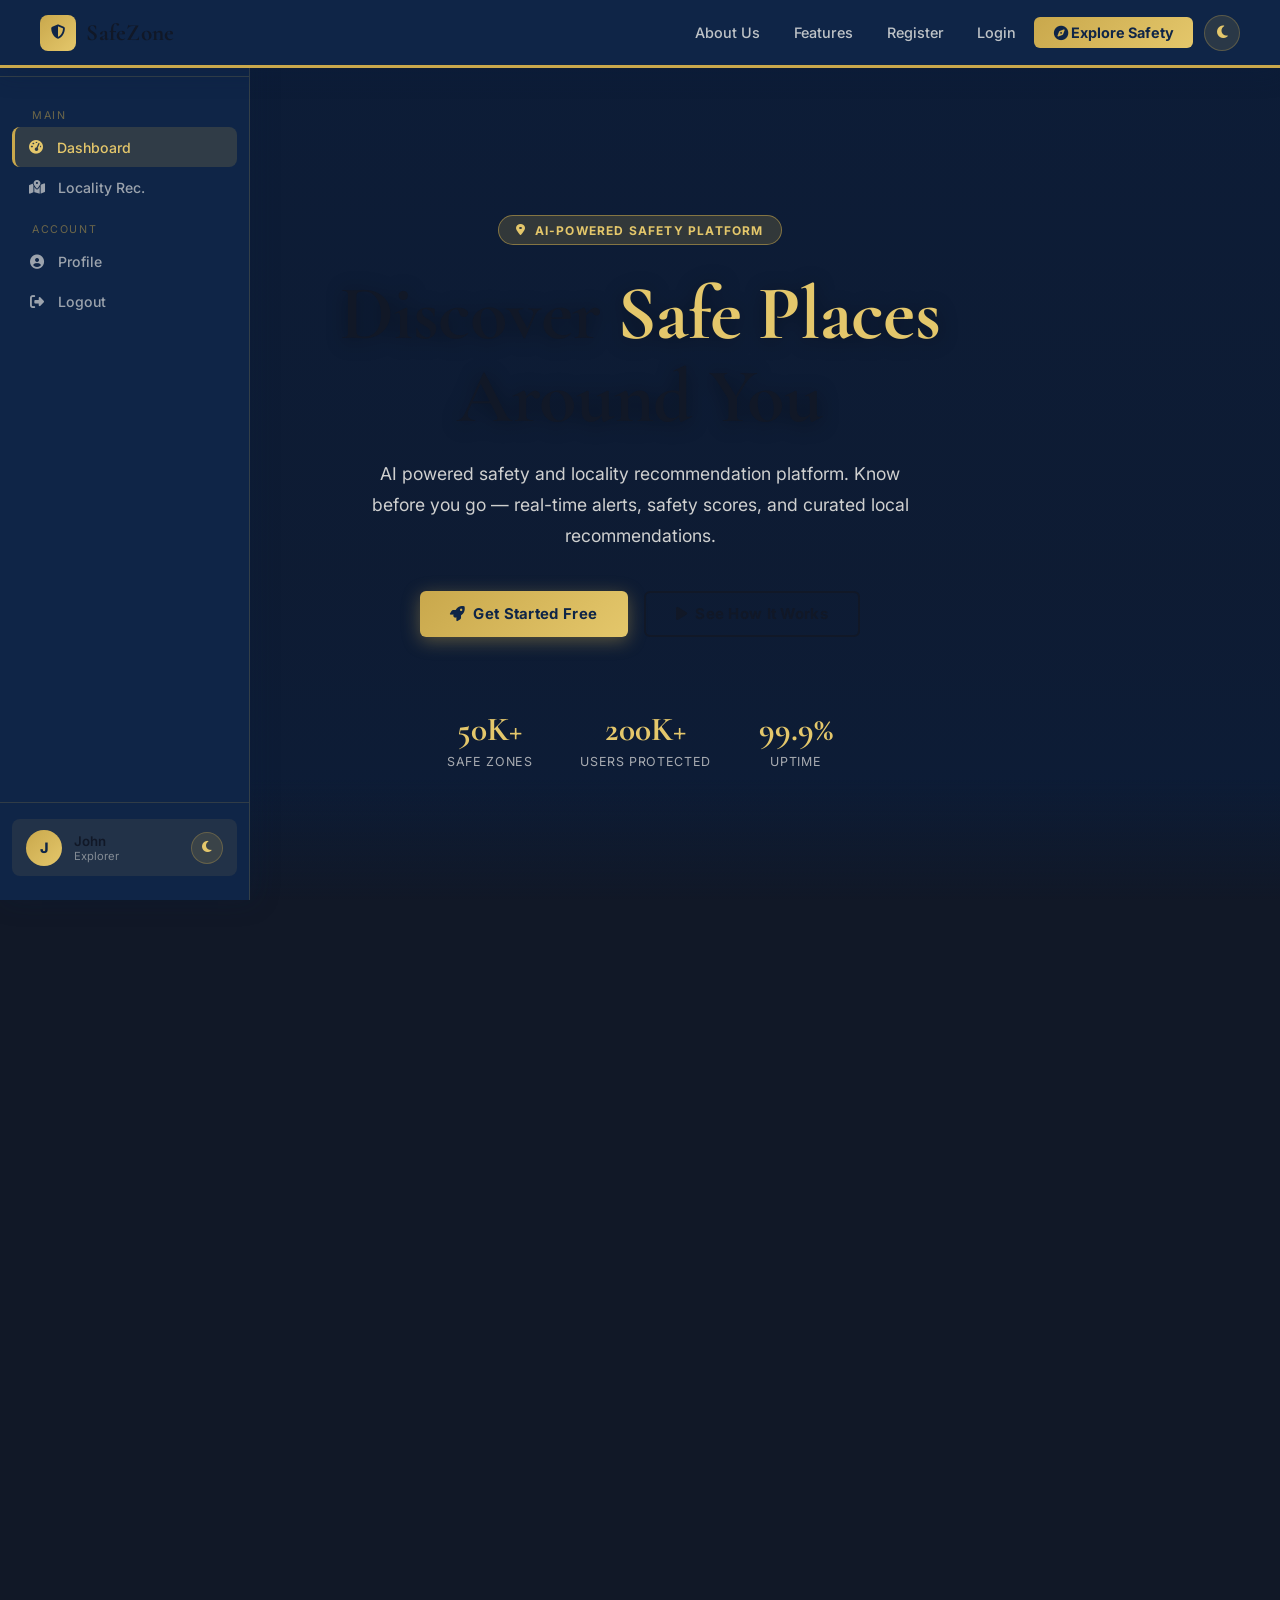
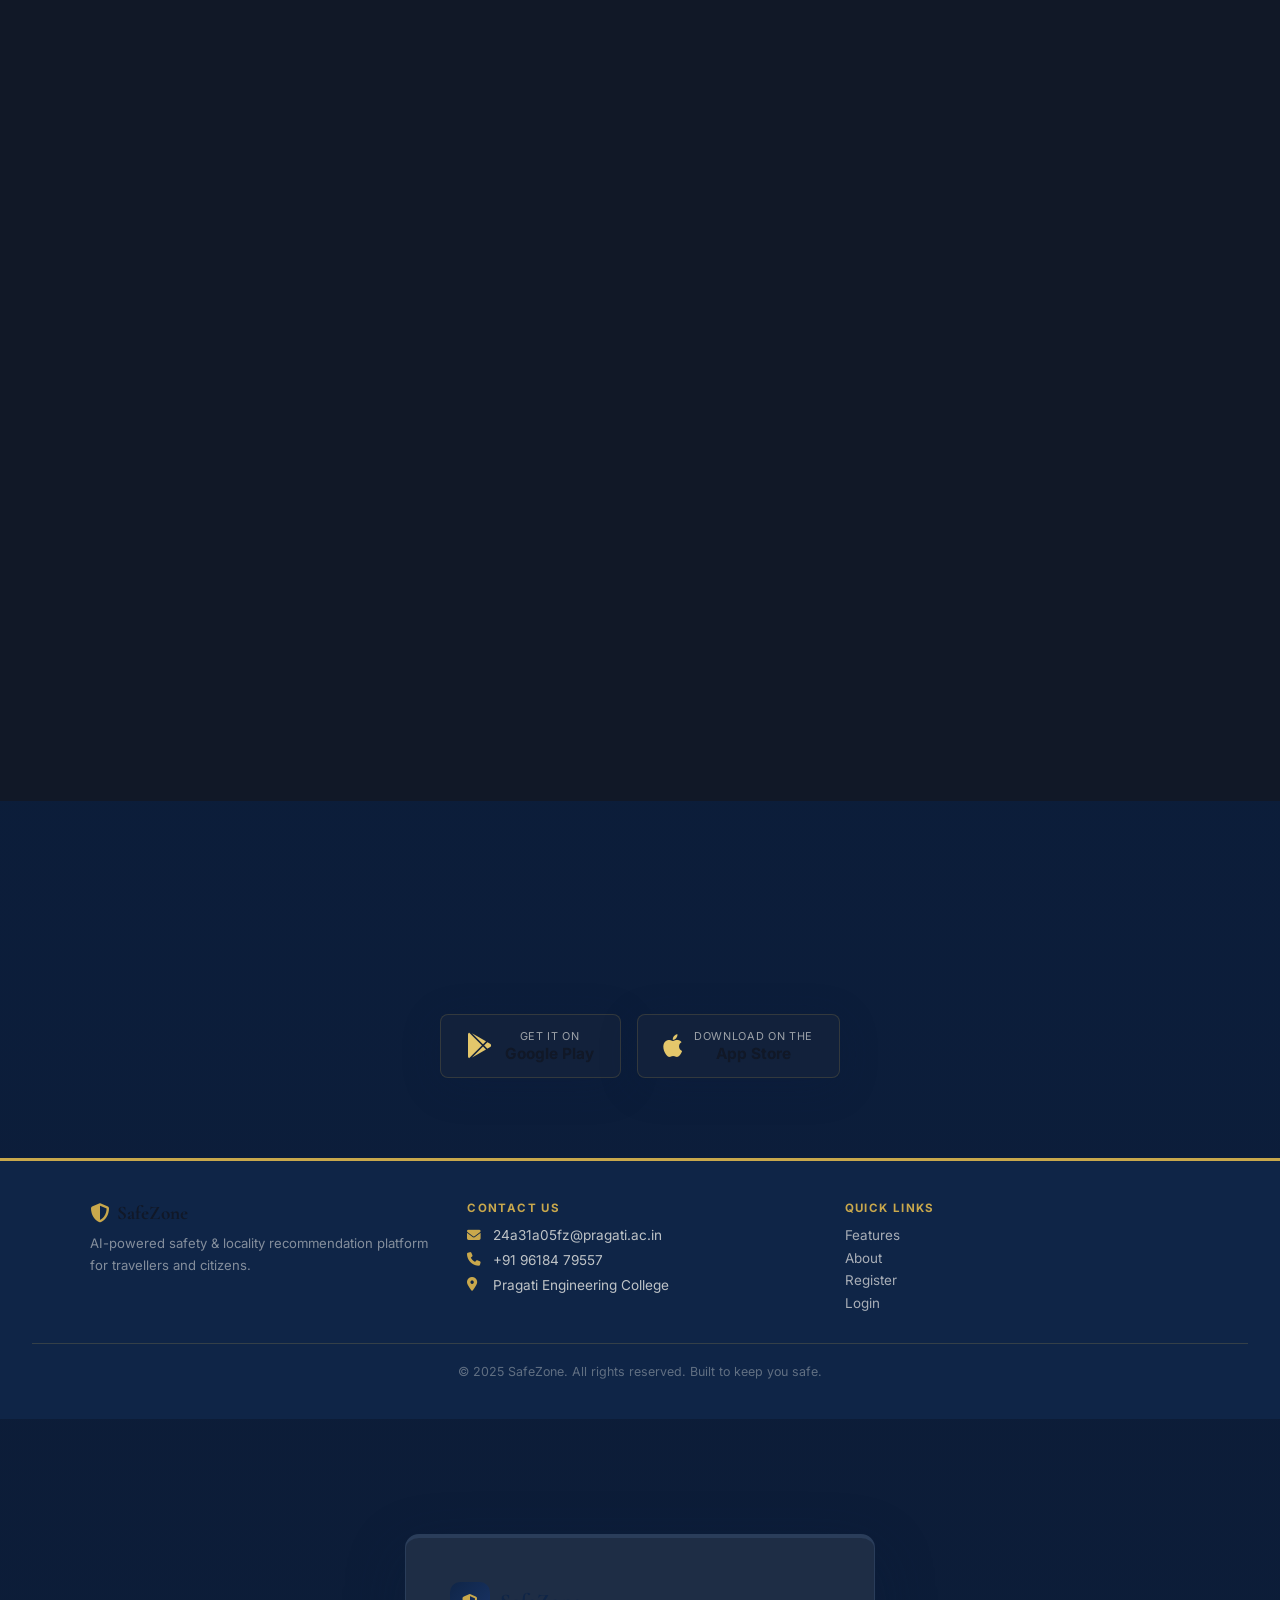
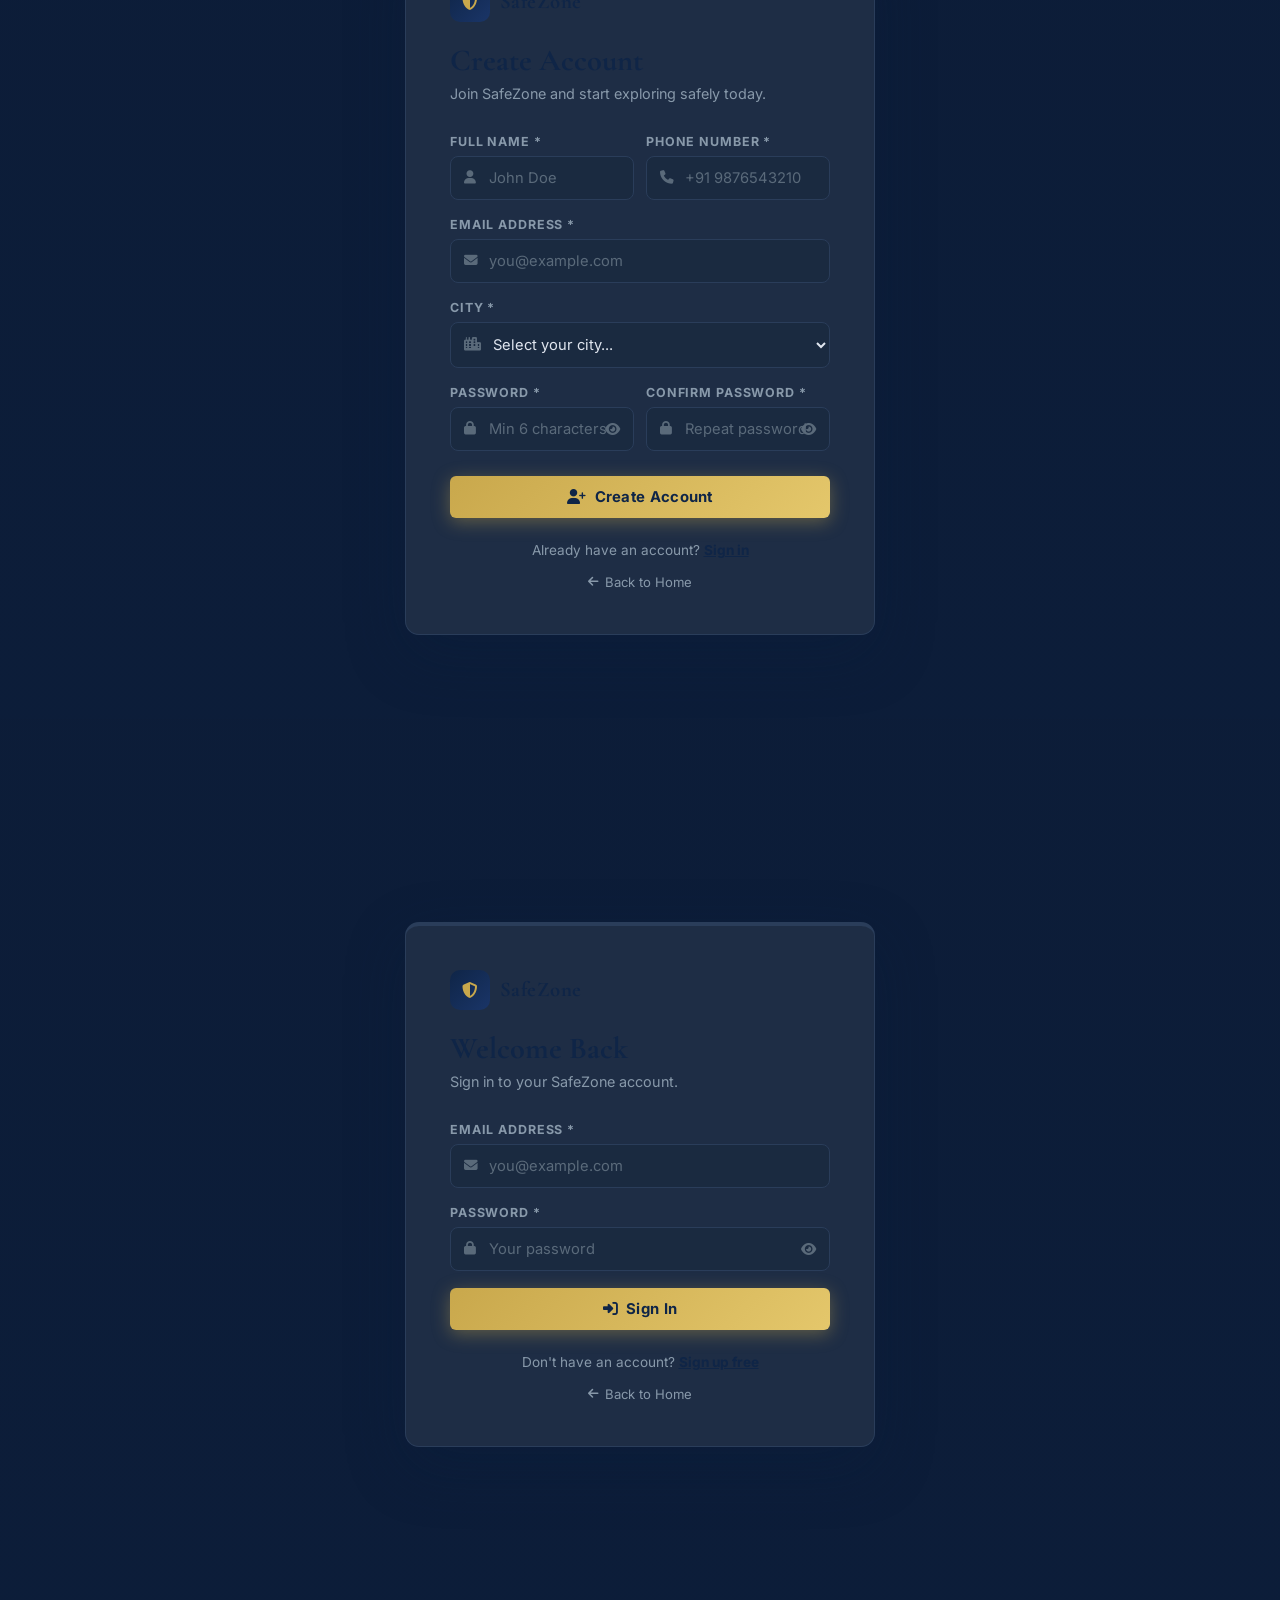
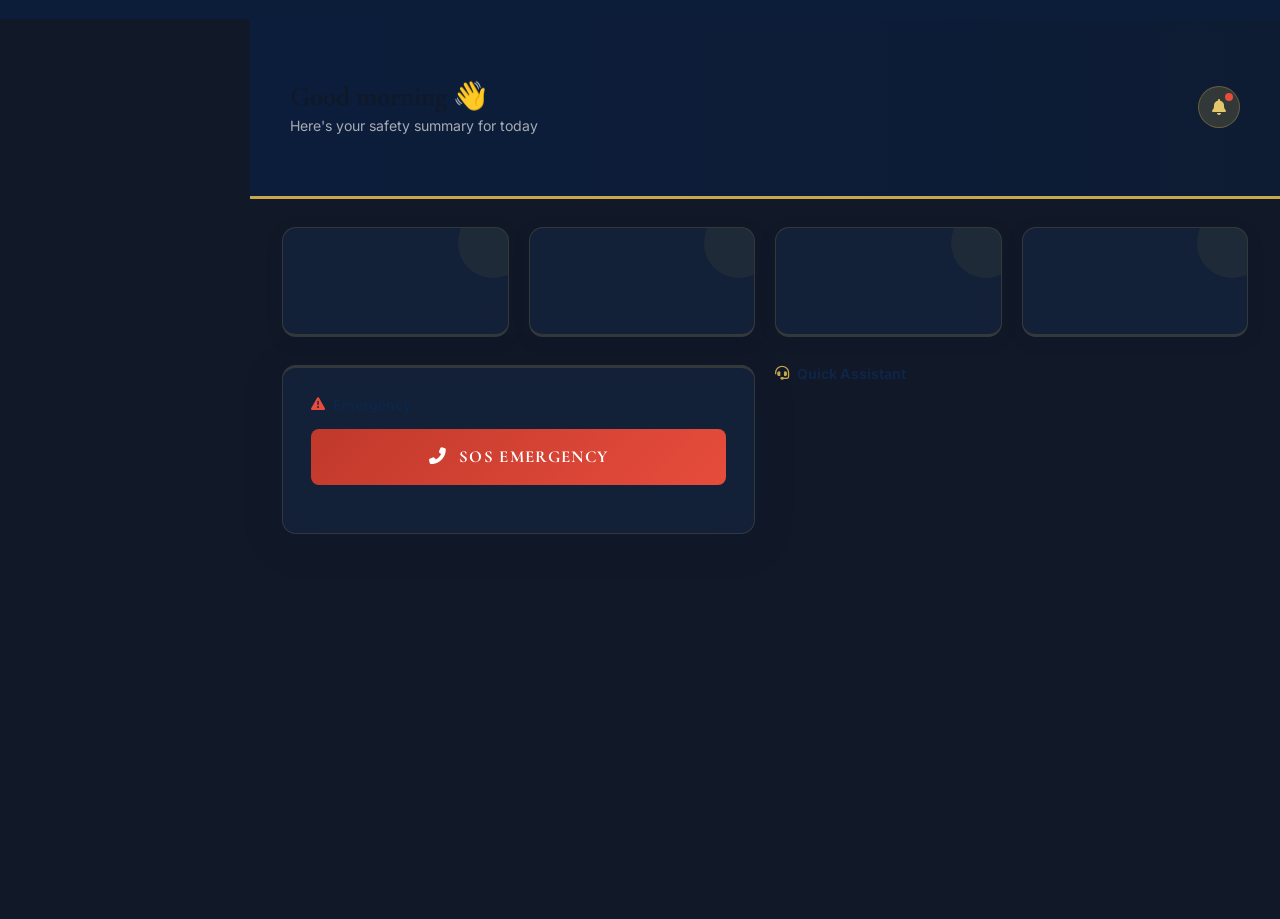
==== index.html @ 9042dc24 "Initial commit: SafeZone — AI-powered safety and locality recommendation platform" ====
<!DOCTYPE html>
<html lang="en" data-theme="dark">

<head>
  <meta charset="UTF-8">
  <meta name="viewport" content="width=device-width, initial-scale=1.0">
  <title>SafeZone — Discover Safe Places Around You</title>
  <meta name="description" content="AI-powered safety and locality recommendation platform. Know before you go — real-time alerts, safety scores, and curated local recommendations.">

  <!-- Fonts -->
  <link href="https://fonts.googleapis.com/css2?family=Cormorant+Garamond:ital,wght@0,400;0,500;0,600;0,700;1,400;1,600&family=Inter:wght@300;400;500;600;700&display=swap" rel="stylesheet">
  <!-- Icons -->
  <link rel="stylesheet" href="https://cdnjs.cloudflare.com/ajax/libs/font-awesome/6.5.0/css/all.min.css">
  <!-- Styles -->
  <link rel="stylesheet" href="css/style.css">
  <!-- SPA Router (loads before body) -->
  <script src="navigation.js"></script>
</head>

<body>
  <div class="bg-wrap"></div>

  <!-- App Shell — partials injected here by loader -->
  <div id="app-shell"></div>

  <!-- Main App Logic -->
  <script src="js/main.js"></script>

  <!-- Partial Loader: fetch & inject all HTML sections -->
  <script>
    (function loadPartials() {
      const partials = [
        'html/navbar.html',
        'html/landing.html',
        'html/register.html',
        'html/login.html',
        'html/dashboard.html',
        'html/modals.html',
      ];

      const shell = document.getElementById('app-shell');

      Promise.all(
        partials.map(src =>
          fetch(src)
            .then(r => {
              if (!r.ok) throw new Error('Failed to load: ' + src);
              return r.text();
            })
        )
      ).then(htmlParts => {
        shell.innerHTML = htmlParts.join('\n');
        // Trigger app init after all partials are in the DOM
        if (typeof initApp === 'function') initApp();
      }).catch(err => {
        console.error('Partial load error:', err);
        // Fallback: show error message in shell
        shell.innerHTML = '<div style="padding:2rem;text-align:center;color:red">Error loading app sections. Please use a local server (Live Server / Netlify).</div>';
      });
    })();
  </script>
</body>

</html>
---- css/style.css ----
﻿    /* ═══════════════════════════════════════════════════
   CLASSIC PROFESSIONAL THEME — SafeZone
   Palette: Deep Navy · Ivory · Gold · Crimson
═══════════════════════════════════════════════════ */
    @import url('https://fonts.googleapis.com/css2?family=Cormorant+Garamond:ital,wght@0,400;0,500;0,600;0,700;1,400;1,600&family=Inter:wght@300;400;500;600;700&display=swap');

    :root {
      --navy: #0b1e3d;
      --navy-mid: #122850;
      --navy-light: #1a3568;
      --gold: #c9a84c;
      --gold-light: #e4c76b;
      --gold-pale: #f5e6b8;
      --ivory: #faf8f2;
      --ivory-dark: #f0ece0;
      --cream: #fffdf7;
      --crimson: #c0392b;
      --crimson-lt: #e74c3c;
      --forest: #1e6b45;
      --forest-lt: #27ae60;
      --amber: #d35400;
      --text-dark: #0d1b2e;
      --text-body: #2c3e50;
      --text-muted: #6b7a8d;
      --text-dim: #9aa5b4;
      --white: #ffffff;
      --card-bg: rgba(255, 255, 255, 0.92);
      --card-border: rgba(201, 168, 76, 0.25);
      --card-shadow: 0 8px 40px rgba(11, 30, 61, 0.18);
      --radius: 14px;
      --radius-sm: 8px;
      --sidebar-w: 250px;
      --accent: var(--gold);
      --danger: var(--crimson-lt);
      --success: var(--forest-lt);
      --warning: #f39c12;
      /* compat aliases for existing JS-injected classes */
      --glass: rgba(255, 255, 255, 0.88);
      --glass-border: rgba(201, 168, 76, 0.22);
      --glass-hover: rgba(255, 255, 255, 0.96);
      --text: var(--text-dark);
      --text-dim: #9aa5b4;
      --surface: rgba(255, 255, 255, 0.6);
      --surface2: rgba(255, 255, 255, 0.8);
      --shadow: var(--card-shadow);
      --shadow-sm: 0 4px 16px rgba(11, 30, 61, 0.12);
    }

    /* ── DARK MODE ──────────────────────────────────── */
    [data-theme="dark"] {
      --navy: #0f2547;
      --ivory: #111827;
      --ivory-dark: #1a2333;
      --cream: #1a2333;
      --white: #1e2d45;
      --card-bg: rgba(20, 35, 60, 0.95);
      --card-border: rgba(201, 168, 76, 0.2);
      --text-dark: #e8eaf0;
      --text-body: #c5cdd8;
      --text-muted: #8899aa;
      --text-dim: #5a6a7a;
      --glass: rgba(20, 35, 60, 0.88);
      --glass-border: rgba(201, 168, 76, 0.18);
      --glass-hover: rgba(25, 42, 72, 0.96);
      --shadow: 0 8px 40px rgba(0, 0, 0, 0.45);
      --shadow-sm: 0 4px 16px rgba(0, 0, 0, 0.3);
    }

    [data-theme="dark"] body {
      background: #111827;
    }

    [data-theme="dark"] .glass {
      background: rgba(20, 35, 60, 0.88) !important;
      border-color: rgba(201, 168, 76, 0.18) !important;
    }

    [data-theme="dark"] .form-input,
    [data-theme="dark"] .form-select,
    [data-theme="dark"] .form-textarea {
      background: #1a2a40;
      border-color: #2a3d5a;
      color: #e0e6ef;
    }

    [data-theme="dark"] .form-select option {
      background: #1a2a40;
      color: #e0e6ef;
    }

    [data-theme="dark"] .profile-field label {
      color: var(--text-muted);
    }

    [data-theme="dark"] .profile-field span {
      color: var(--text-dark);
    }

    [data-theme="dark"] .auth-card {
      background: #1e2d45 !important;
      border-color: #2a3d5a !important;
    }

    [data-theme="dark"] .modal-box {
      background: #1e2d45;
      border-color: #2a3d5a;
    }

    [data-theme="dark"] .modal-title {
      color: #e8eaf0 !important;
    }

    [data-theme="dark"] .modal-body {
      color: var(--text-muted);
    }

    [data-theme="dark"] .toast {
      background: #1a2d4a;
    }

    [data-theme="dark"] .dash-main {
      background: #111827;
    }

    [data-theme="dark"] .skeleton {
      background: linear-gradient(90deg, #1a2d4a 25%, #1e3354 50%, #1a2d4a 75%);
      background-size: 200% 100%;
    }

    [data-theme="dark"] .result-card {
      background: #1e2d45;
      border-color: #2a3d5a;
    }

    [data-theme="dark"] .result-card-name {
      color: #e8eaf0;
    }

    [data-theme="dark"] .result-card-desc {
      color: var(--text-muted);
    }

    [data-theme="dark"] .divider {
      background: #2a3d5a;
    }

    /* ── RESET ─────────────────────────────────────── */
    *,
    *::before,
    *::after {
      margin: 0;
      padding: 0;
      box-sizing: border-box;
    }

    html {
      scroll-behavior: smooth;
    }

    body {
      font-family: 'Inter', sans-serif;
      color: var(--text-dark);
      min-height: 100vh;
      overflow-x: hidden;
      background: var(--ivory);
    }

    /* ── BG WRAP (landing) ─────────────────────────── */
    .bg-wrap {
      display: none;
    }

    /* ── PAGE SYSTEM ───────────────────────────────── */
    .page {
      min-height: 100vh;
    }

    .page.active {
      animation: pageIn 0.4s ease;
    }

    @keyframes pageIn {
      from {
        opacity: 0;
        transform: translateY(10px)
      }

      to {
        opacity: 1;
        transform: translateY(0)
      }
    }

    /* ── NAVBAR ────────────────────────────────────── */
    .navbar {
      position: fixed;
      top: 0;
      left: 0;
      right: 0;
      z-index: 999;
      display: flex;
      align-items: center;
      justify-content: space-between;
      padding: 0 2.5rem;
      height: 68px;
      background: var(--navy);
      border-bottom: 3px solid var(--gold);
      box-shadow: 0 4px 24px rgba(11, 30, 61, 0.35);
    }

    .nav-logo {
      display: flex;
      align-items: center;
      gap: 0.65rem;
      font-family: 'Cormorant Garamond', serif;
      font-size: 1.45rem;
      font-weight: 800;
      cursor: pointer;
      text-decoration: none;
      color: var(--ivory);
      letter-spacing: 0.01em;
    }

    .nav-logo-icon {
      width: 36px;
      height: 36px;
      background: linear-gradient(135deg, var(--gold), var(--gold-light));
      border-radius: 8px;
      display: flex;
      align-items: center;
      justify-content: center;
      font-size: 0.9rem;
      color: var(--navy);
    }

    .nav-links {
      display: flex;
      align-items: center;
      gap: 0.2rem;
    }

    .nav-link {
      background: none;
      border: none;
      color: rgba(250, 248, 242, 0.75);
      font-family: 'Inter', sans-serif;
      font-size: 0.9rem;
      font-weight: 500;
      padding: 0.45rem 0.95rem;
      border-radius: 6px;
      cursor: pointer;
      transition: all 0.2s;
    }

    .nav-link:hover {
      background: rgba(201, 168, 76, 0.15);
      color: var(--gold-light);
    }

    .nav-link.primary {
      background: linear-gradient(135deg, var(--gold), var(--gold-light));
      color: var(--navy);
      font-weight: 700;
      padding: 0.45rem 1.2rem;
      border-radius: 6px;
    }

    .nav-link.primary:hover {
      opacity: 0.9;
      transform: translateY(-1px);
    }

    .theme-toggle {
      background: rgba(201, 168, 76, 0.15);
      border: 1px solid rgba(201, 168, 76, 0.3);
      color: var(--gold-light);
      width: 36px;
      height: 36px;
      border-radius: 50%;
      cursor: pointer;
      display: flex;
      align-items: center;
      justify-content: center;
      font-size: 0.9rem;
      transition: all 0.2s;
      margin-left: 0.5rem;
    }

    .theme-toggle:hover {
      background: rgba(201, 168, 76, 0.28);
    }

    .nav-hamburger {
      display: none;
      background: none;
      border: none;
      color: var(--ivory);
      font-size: 1.3rem;
      cursor: pointer;
    }

    /* ── GLASS / CARD ──────────────────────────────── */
    .glass {
      background: var(--card-bg);
      border: 1px solid var(--card-border);
      box-shadow: var(--card-shadow);
      border-radius: var(--radius);
      backdrop-filter: blur(12px);
      transition: all 0.3s;
    }

    .glass:hover {
      transform: translateY(-3px);
      box-shadow: 0 14px 50px rgba(11, 30, 61, 0.22);
      border-color: rgba(201, 168, 76, 0.45);
    }

    /* ── BUTTONS ───────────────────────────────────── */
    .btn {
      display: inline-flex;
      align-items: center;
      gap: 0.5rem;
      padding: 0.75rem 1.9rem;
      border-radius: 6px;
      font-family: 'Inter', sans-serif;
      font-size: 0.93rem;
      font-weight: 700;
      cursor: pointer;
      border: none;
      transition: all 0.25s;
      text-decoration: none;
      letter-spacing: 0.02em;
    }

    .btn-primary {
      background: linear-gradient(135deg, var(--gold), var(--gold-light));
      color: var(--navy);
      box-shadow: 0 4px 18px rgba(201, 168, 76, 0.4);
    }

    .btn-primary:hover {
      transform: translateY(-2px);
      box-shadow: 0 8px 28px rgba(201, 168, 76, 0.55);
    }

    .btn-outline {
      background: transparent;
      border: 2px solid var(--navy);
      color: var(--navy);
    }

    .btn-outline:hover {
      background: var(--navy);
      color: var(--ivory);
      transform: translateY(-1px);
    }

    .btn-outline-light {
      background: transparent;
      border: 2px solid var(--ivory);
      color: var(--ivory);
    }

    .btn-outline-light:hover {
      background: var(--ivory);
      color: var(--navy);
    }

    .btn-danger {
      background: linear-gradient(135deg, var(--crimson), var(--crimson-lt));
      color: white;
      box-shadow: 0 4px 18px rgba(192, 57, 43, 0.4);
    }

    .btn-danger:hover {
      transform: translateY(-2px);
      box-shadow: 0 8px 28px rgba(192, 57, 43, 0.5);
    }

    /* ── FORM ELEMENTS ─────────────────────────────── */
    .form-group {
      margin-bottom: 1.1rem;
    }

    .form-label {
      display: block;
      font-size: 0.78rem;
      font-weight: 700;
      letter-spacing: 0.07em;
      text-transform: uppercase;
      color: var(--text-muted);
      margin-bottom: 0.4rem;
    }

    .form-input,
    .form-select,
    .form-textarea {
      width: 100%;
      background: var(--white);
      border: 1.5px solid #dce3ec;
      color: var(--text-dark);
      font-family: 'Inter', sans-serif;
      font-size: 0.92rem;
      padding: 0.75rem 1rem;
      border-radius: var(--radius-sm);
      outline: none;
      transition: border-color 0.2s, box-shadow 0.2s;
    }

    .form-input::placeholder,
    .form-textarea::placeholder {
      color: var(--text-dim);
    }

    .form-input:focus,
    .form-select:focus,
    .form-textarea:focus {
      border-color: var(--gold);
      box-shadow: 0 0 0 3px rgba(201, 168, 76, 0.18);
    }

    .form-select option {
      background: white;
      color: var(--text-dark);
    }

    .error-msg {
      color: var(--crimson-lt);
      font-size: 0.78rem;
      margin-top: 0.3rem;
      display: none;
    }

    .error-msg.show {
      display: block;
    }

    .input-icon {
      position: relative;
    }

    .input-icon > i:first-child {
      position: absolute;
      left: 0.9rem;
      top: 50%;
      transform: translateY(-50%);
      color: var(--text-dim);
      font-size: 0.85rem;
      pointer-events: none;
    }

    .input-icon .form-input {
      padding-left: 2.4rem;
    }

    .pass-toggle {
      position: absolute;
      right: 0.9rem;
      top: 50%;
      transform: translateY(-50%);
      background: none;
      border: none;
      color: var(--text-dim);
      cursor: pointer;
      font-size: 0.85rem;
      pointer-events: auto;
      z-index: 2;
    }

    .pass-toggle i {
      pointer-events: none;
    }

    /* ── SKELETON ──────────────────────────────────── */
    .skeleton {
      background: linear-gradient(90deg, #f0ece0 25%, #f8f5ec 50%, #f0ece0 75%);
      background-size: 200% 100%;
      animation: skelShimmer 1.4s infinite;
      border-radius: 8px;
    }

    @keyframes skelShimmer {
      0% {
        background-position: 200%
      }

      100% {
        background-position: -200%
      }
    }

    /* ── SCROLL REVEAL ─────────────────────────────── */
    .reveal {
      opacity: 0;
      transform: translateY(28px);
      transition: opacity 0.65s ease, transform 0.65s ease;
    }

    .reveal.visible {
      opacity: 1;
      transform: translateY(0);
    }

    /* ════════════════════════════════════════════════
   LANDING PAGE
════════════════════════════════════════════════ */
    #page-landing {
      background: var(--ivory);
      padding-top: 68px;
    }

    /* ── HERO ──────────────────────────────────────── */
    .hero {
      min-height: calc(100vh - 68px);
      display: flex;
      flex-direction: column;
      align-items: center;
      justify-content: center;
      text-align: center;
      padding: 5rem 2rem 4rem;
      position: relative;
      overflow: hidden;
      background:
        linear-gradient(to bottom, rgba(11, 30, 61, 0.72) 0%, rgba(11, 30, 61, 0.55) 60%, rgba(11, 30, 61, 0.75) 100%),
        url('https://images.unsplash.com/photo-1477959858617-67f85cf4f1df?w=1600&q=85&auto=format&fit=crop') center/cover no-repeat;
    }

    .hero::after {
      content: '';
      position: absolute;
      bottom: 0;
      left: 0;
      right: 0;
      height: 120px;
      background: linear-gradient(to top, var(--ivory), transparent);
      pointer-events: none;
    }

    /* remove old orb elements */
    .floating-orb {
      display: none;
    }

    .hero-badge {
      display: inline-flex;
      align-items: center;
      gap: 0.5rem;
      background: rgba(201, 168, 76, 0.2);
      border: 1px solid rgba(201, 168, 76, 0.55);
      border-radius: 50px;
      padding: 0.4rem 1.1rem;
      font-size: 0.75rem;
      font-weight: 700;
      letter-spacing: 0.1em;
      text-transform: uppercase;
      color: var(--gold-light);
      margin-bottom: 1.75rem;
      animation: fadeUp 0.6s ease both;
    }

    .hero h1 {
      font-family: 'Cormorant Garamond', serif;
      font-size: clamp(2.6rem, 6vw, 5rem);
      font-weight: 800;
      line-height: 1.08;
      letter-spacing: -0.01em;
      color: var(--ivory);
      margin-bottom: 1.25rem;
      animation: fadeUp 0.6s 0.12s ease both;
      text-shadow: 0 2px 20px rgba(0, 0, 0, 0.4);
    }

    .hero h1 .grad-text {
      color: var(--gold-light);
      -webkit-text-fill-color: var(--gold-light);
      background: none;
    }

    .hero p {
      font-size: 1.1rem;
      color: rgba(250, 248, 242, 0.82);
      max-width: 540px;
      line-height: 1.75;
      margin-bottom: 2.5rem;
      animation: fadeUp 0.6s 0.22s ease both;
    }

    .hero-actions {
      display: flex;
      gap: 1rem;
      flex-wrap: wrap;
      justify-content: center;
      animation: fadeUp 0.6s 0.32s ease both;
    }

    .hero-stats {
      display: flex;
      gap: 3rem;
      margin-top: 4.5rem;
      position: relative;
      z-index: 1;
      animation: fadeUp 0.6s 0.42s ease both;
    }

    .hero-stat {
      text-align: center;
    }

    .hero-stat-num {
      font-family: 'Cormorant Garamond', serif;
      font-size: 2.1rem;
      font-weight: 800;
      color: var(--gold-light);
      -webkit-text-fill-color: var(--gold-light);
      background: none;
    }

    .hero-stat-lbl {
      font-size: 0.78rem;
      color: rgba(250, 248, 242, 0.65);
      margin-top: 0.2rem;
      letter-spacing: 0.05em;
      text-transform: uppercase;
    }

    @keyframes fadeUp {
      from {
        opacity: 0;
        transform: translateY(20px)
      }

      to {
        opacity: 1;
        transform: translateY(0)
      }
    }

    /* ── DIVIDER ORNAMENT ──────────────────────────── */
    .ornament-divider {
      text-align: center;
      padding: 1.5rem 0;
      color: var(--gold);
      font-size: 1.3rem;
      letter-spacing: 0.5rem;
      opacity: 0.6;
    }

    /* ── FEATURES SECTION ──────────────────────────── */
    .section {
      padding: 5.5rem 2rem;
      max-width: 1200px;
      margin: 0 auto;
    }

    .section-label {
      font-size: 0.72rem;
      letter-spacing: 0.18em;
      text-transform: uppercase;
      color: var(--gold);
      font-weight: 700;
      margin-bottom: 0.7rem;
    }

    .section-title {
      font-family: 'Cormorant Garamond', serif;
      font-size: clamp(1.8rem, 4vw, 2.8rem);
      font-weight: 800;
      letter-spacing: -0.01em;
      margin-bottom: 1rem;
      color: var(--navy);
    }

    .section-sub {
      color: var(--text-muted);
      font-size: 1rem;
      line-height: 1.75;
      max-width: 540px;
    }

    .features-grid {
      display: grid;
      grid-template-columns: repeat(auto-fill, minmax(210px, 1fr));
      gap: 1.25rem;
      margin-top: 3rem;
    }

    .feature-card {
      padding: 1.75rem 1.5rem;
      position: relative;
      overflow: hidden;
      cursor: default;
      background: var(--white);
      border: 1px solid #e8e0cc;
      border-top: 3px solid var(--gold);
    }

    .feature-card::before {
      content: '';
      position: absolute;
      inset: 0;
      background: linear-gradient(135deg, rgba(201, 168, 76, 0.04), rgba(11, 30, 61, 0.03));
      opacity: 0;
      transition: opacity 0.3s;
    }

    .feature-card:hover::before {
      opacity: 1;
    }

    .feat-icon {
      width: 48px;
      height: 48px;
      border-radius: 10px;
      background: var(--navy);
      display: flex;
      align-items: center;
      justify-content: center;
      font-size: 1.1rem;
      color: var(--gold);
      margin-bottom: 1rem;
    }

    .feature-card h3 {
      font-size: 1rem;
      font-weight: 700;
      margin-bottom: 0.5rem;
      color: var(--navy);
      font-family: 'Cormorant Garamond', serif;
    }

    .feature-card p {
      font-size: 0.84rem;
      color: var(--text-muted);
      line-height: 1.65;
    }

    /* ── ABOUT SECTION ─────────────────────────────── */
    .about-inner {
      display: grid;
      grid-template-columns: 1fr 1fr;
      gap: 4rem;
      align-items: center;
      padding: 4rem 3.5rem;
      background: var(--white);
      border: 1px solid #e8e0cc;
    }

    .about-visual {
      display: grid;
      grid-template-columns: 1fr 1fr;
      gap: 1rem;
    }

    .about-stat-card {
      padding: 1.5rem;
      text-align: center;
      background: var(--ivory-dark);
      border: 1px solid #e8e0cc;
      border-bottom: 3px solid var(--gold);
    }

    .about-stat-card .n {
      font-family: 'Cormorant Garamond', serif;
      font-size: 1.9rem;
      font-weight: 800;
      color: var(--navy);
      background: none;
      -webkit-text-fill-color: var(--navy);
    }

    .about-stat-card .l {
      font-size: 0.75rem;
      color: var(--text-muted);
      margin-top: 0.3rem;
      text-transform: uppercase;
      letter-spacing: 0.06em;
    }

    /* ── APP SECTION ───────────────────────────────── */
    .app-section {
      padding: 5rem 2rem;
      text-align: center;
      background:
        linear-gradient(rgba(11, 30, 61, 0.85), rgba(11, 30, 61, 0.88)),
        url('https://images.unsplash.com/photo-1506905925346-21bda4d32df4?w=1400&q=80&auto=format&fit=crop') center/cover no-repeat;
    }

    .app-section .section-label {
      color: var(--gold-light);
    }

    .app-section .section-title {
      color: var(--ivory);
    }

    .app-section p {
      color: rgba(250, 248, 242, 0.7);
    }

    .app-btns {
      display: flex;
      gap: 1rem;
      justify-content: center;
      flex-wrap: wrap;
      margin-top: 2rem;
    }

    .app-btn {
      display: flex;
      align-items: center;
      gap: 0.75rem;
      background: rgba(255, 255, 255, 0.1);
      border: 1.5px solid rgba(201, 168, 76, 0.45);
      border-radius: var(--radius-sm);
      padding: 0.9rem 1.6rem;
      cursor: pointer;
      transition: all 0.2s;
      text-decoration: none;
      color: var(--ivory);
    }

    .app-btn:hover {
      background: rgba(201, 168, 76, 0.2);
      transform: translateY(-3px);
    }

    .app-btn i {
      font-size: 1.6rem;
      color: var(--gold-light);
    }

    .app-btn-text span {
      display: block;
      font-size: 0.68rem;
      color: rgba(250, 248, 242, 0.6);
      text-transform: uppercase;
      letter-spacing: 0.06em;
    }

    .app-btn-text strong {
      font-size: 0.96rem;
      font-weight: 700;
    }



    /* ── FOOTER ────────────────────────────────────── */
    footer {
      background: var(--navy) !important;
      color: rgba(250, 248, 242, 0.5) !important;
      border-top: 3px solid var(--gold) !important;
    }

    /* ════════════════════════════════════════════════
   AUTH PAGES
════════════════════════════════════════════════ */
    #page-register,
    #page-login {
      background:
        linear-gradient(rgba(11, 30, 61, 0.78), rgba(11, 30, 61, 0.82)),
        url('https://images.unsplash.com/photo-1514565131-fce0801e6915?w=1400&q=80&auto=format&fit=crop') center/cover no-repeat fixed;
    }

    .auth-page {
      min-height: 100vh;
      display: flex;
      align-items: center;
      justify-content: center;
      padding: 6rem 1.5rem 4rem;
    }

    .auth-card {
      width: 100%;
      max-width: 470px;
      padding: 2.75rem;
      background: var(--white) !important;
      border: 1px solid #dce3ec !important;
      border-top: 4px solid var(--gold) !important;
      box-shadow: 0 20px 60px rgba(11, 30, 61, 0.3) !important;
      backdrop-filter: none !important;
    }

    .glass.auth-card:hover {
      transform: none;
    }

    .auth-title {
      font-family: 'Cormorant Garamond', serif;
      font-size: 1.9rem;
      font-weight: 800;
      color: var(--navy);
      margin-bottom: 0.4rem;
    }

    .auth-sub {
      color: var(--text-muted);
      font-size: 0.9rem;
      margin-bottom: 2rem;
    }

    .auth-footer {
      text-align: center;
      margin-top: 1.5rem;
      font-size: 0.85rem;
      color: var(--text-muted);
    }

    .auth-footer a {
      color: var(--navy);
      cursor: pointer;
      font-weight: 700;
      text-decoration: underline;
    }

    .form-row-2 {
      display: grid;
      grid-template-columns: 1fr 1fr;
      gap: 0.75rem;
    }

    /* Auth logo above card */
    .auth-logo-top {
      text-align: center;
      margin-bottom: 1.5rem;
      font-family: 'Cormorant Garamond', serif;
      font-size: 1.6rem;
      font-weight: 800;
      color: var(--ivory);
      letter-spacing: 0.02em;
      display: flex;
      align-items: center;
      justify-content: center;
      gap: 0.6rem;
    }

    .auth-logo-top .icon {
      width: 40px;
      height: 40px;
      background: linear-gradient(135deg, var(--gold), var(--gold-light));
      border-radius: 10px;
      display: flex;
      align-items: center;
      justify-content: center;
      color: var(--navy);
      font-size: 1rem;
    }

    /* ════════════════════════════════════════════════
   DASHBOARD
════════════════════════════════════════════════ */
    .sidebar {
      width: var(--sidebar-w);
      min-height: 100vh;
      background: var(--navy);
      border-right: 1px solid rgba(201, 168, 76, 0.2);
      padding: 0 0 1.5rem;
      position: fixed;
      top: 0;
      left: 0;
      z-index: 200;
      display: flex;
      flex-direction: column;
      transition: transform 0.3s;
      box-shadow: 4px 0 24px rgba(11, 30, 61, 0.25);
    }

    .sidebar-logo {
      display: flex;
      align-items: center;
      gap: 0.65rem;
      font-family: 'Cormorant Garamond', serif;
      font-size: 1.25rem;
      font-weight: 800;
      padding: 1.35rem 1.25rem 1.25rem;
      color: var(--ivory);
      text-decoration: none;
      border-bottom: 1px solid rgba(201, 168, 76, 0.2);
      margin-bottom: 1rem;
    }

    .sidebar-logo-icon {
      width: 34px;
      height: 34px;
      background: linear-gradient(135deg, var(--gold), var(--gold-light));
      border-radius: 8px;
      display: flex;
      align-items: center;
      justify-content: center;
      font-size: 0.85rem;
      color: var(--navy);
    }

    .sidebar-section {
      font-size: 0.67rem;
      letter-spacing: 0.15em;
      text-transform: uppercase;
      color: rgba(201, 168, 76, 0.5);
      padding: 0 1.25rem;
      margin-bottom: 0.35rem;
      margin-top: 1rem;
    }

    .sidebar-nav {
      list-style: none;
      flex: 1;
      padding: 0 0.75rem;
    }

    .sidebar-nav li a,
    .sidebar-nav li button {
      display: flex;
      align-items: center;
      gap: 0.75rem;
      padding: 0.72rem 1rem;
      border-radius: var(--radius-sm);
      color: rgba(250, 248, 242, 0.6);
      font-size: 0.88rem;
      font-weight: 500;
      cursor: pointer;
      transition: all 0.2s;
      text-decoration: none;
      background: none;
      border: none;
      width: 100%;
      font-family: 'Inter', sans-serif;
    }

    .sidebar-nav li a:hover,
    .sidebar-nav li button:hover {
      background: rgba(201, 168, 76, 0.12);
      color: var(--gold-light);
    }

    .sidebar-nav li a.active,
    .sidebar-nav li button.active {
      background: rgba(201, 168, 76, 0.18);
      color: var(--gold-light);
      border-left: 3px solid var(--gold);
      padding-left: 0.75rem;
    }

    .sidebar-nav li i {
      width: 18px;
      text-align: center;
    }

    .sidebar-bottom {
      margin-top: auto;
      padding: 1rem 0.75rem 0;
      border-top: 1px solid rgba(201, 168, 76, 0.18);
    }

    .user-chip {
      display: flex;
      align-items: center;
      gap: 0.7rem;
      padding: 0.65rem 0.9rem;
      border-radius: var(--radius-sm);
      background: rgba(201, 168, 76, 0.1);
    }

    .user-avatar {
      width: 36px;
      height: 36px;
      border-radius: 50%;
      background: linear-gradient(135deg, var(--gold), var(--gold-light));
      display: flex;
      align-items: center;
      justify-content: center;
      font-size: 0.9rem;
      font-weight: 800;
      color: var(--navy);
      flex-shrink: 0;
    }

    .user-name {
      font-size: 0.83rem;
      font-weight: 600;
      color: var(--ivory);
    }

    .user-role {
      font-size: 0.7rem;
      color: rgba(250, 248, 242, 0.45);
    }

    .dash-theme-toggle {
      background: rgba(201, 168, 76, 0.15);
      border: 1px solid rgba(201, 168, 76, 0.3);
      color: var(--gold-light);
      width: 32px;
      height: 32px;
      border-radius: 50%;
      cursor: pointer;
      display: flex;
      align-items: center;
      justify-content: center;
      font-size: 0.8rem;
      margin-left: auto;
    }

    .dash-main {
      margin-left: var(--sidebar-w);
      flex: 1;
      min-height: 100vh;
      background: var(--ivory);
    }

    /* Dashboard header banner */
    .dash-banner {
      width: 100%;
      min-height: 180px;
      background:
        linear-gradient(to right, rgba(11, 30, 61, 0.92) 0%, rgba(11, 30, 61, 0.75) 50%, rgba(11, 30, 61, 0.55) 100%),
        url('https://images.unsplash.com/photo-1573804633927-bfcbcd909acd?w=1400&q=80&auto=format&fit=crop') center/cover no-repeat;
      padding: 2rem 2.5rem;
      display: flex;
      align-items: center;
      justify-content: space-between;
      border-bottom: 3px solid var(--gold);
    }

    .dash-banner-title {
      font-family: 'Cormorant Garamond', serif;
      font-size: 1.7rem;
      font-weight: 800;
      color: var(--ivory);
    }

    .dash-banner-sub {
      color: rgba(250, 248, 242, 0.65);
      font-size: 0.88rem;
      margin-top: 0.25rem;
    }

    .dash-banner-right {
      display: flex;
      align-items: center;
      gap: 0.75rem;
    }

    .notif-btn {
      background: rgba(201, 168, 76, 0.2);
      border: 1px solid rgba(201, 168, 76, 0.35);
      color: var(--gold-light);
      width: 42px;
      height: 42px;
      border-radius: 50%;
      display: flex;
      align-items: center;
      justify-content: center;
      cursor: pointer;
      position: relative;
      transition: all 0.2s;
    }

    .notif-btn:hover {
      background: rgba(201, 168, 76, 0.35);
    }

    .notif-dot {
      position: absolute;
      top: 6px;
      right: 6px;
      width: 8px;
      height: 8px;
      background: var(--crimson-lt);
      border-radius: 50%;
    }

    .dash-content {
      padding: 1.75rem 2rem 3rem;
    }

    .dash-header {
      display: none;
    }

    /* replaced by dash-banner */

    /* ── DASH SECTION TITLES ───────────────────────── */
    .dash-section-title {
      font-family: 'Cormorant Garamond', serif;
      font-size: 1.1rem;
      font-weight: 800;
      color: var(--navy);
      display: flex;
      align-items: center;
      gap: 0.5rem;
      margin-bottom: 1rem;
      padding-bottom: 0.5rem;
      border-bottom: 2px solid var(--gold-pale);
    }

    /* ── DASH SECTIONS ─────────────────────────────── */
    .dash-section {
      display: none;
    }

    .dash-section.active {
      display: block;
      animation: pageIn 0.3s ease;
    }

    /* ── TOP CARDS ─────────────────────────────────── */
    .top-cards {
      display: grid;
      grid-template-columns: repeat(auto-fill, minmax(215px, 1fr));
      gap: 1.25rem;
      margin-bottom: 1.75rem;
    }

    .top-card {
      padding: 1.5rem 1.5rem 1.35rem;
      background: var(--white);
      border: 1px solid #e8e0cc;
      border-bottom: 3px solid var(--gold);
      box-shadow: 0 4px 18px rgba(11, 30, 61, 0.1);
      position: relative;
      overflow: hidden;
      border-radius: var(--radius);
    }

    .top-card:hover {
      transform: translateY(-3px);
      box-shadow: 0 10px 32px rgba(11, 30, 61, 0.15);
    }

    .top-card::after {
      content: '';
      position: absolute;
      top: -20px;
      right: -20px;
      width: 70px;
      height: 70px;
      border-radius: 50%;
      background: rgba(201, 168, 76, 0.07);
    }

    .top-card-icon {
      font-size: 1.4rem;
      margin-bottom: 0.7rem;
    }

    .top-card-label {
      font-size: 0.72rem;
      color: var(--text-muted);
      font-weight: 700;
      text-transform: uppercase;
      letter-spacing: 0.07em;
      margin-bottom: 0.3rem;
    }

    .top-card-value {
      font-family: 'Cormorant Garamond', serif;
      font-size: 1.4rem;
      font-weight: 800;
      color: var(--navy);
    }

    .top-card-sub {
      font-size: 0.78rem;
      color: var(--text-muted);
      margin-top: 0.25rem;
    }

    .safety-high {
      color: var(--forest-lt) !important;
    }

    .safety-med {
      color: var(--warning) !important;
    }

    .safety-low {
      color: var(--crimson-lt) !important;
    }

    /* ── EMERGENCY SECTION ─────────────────────────── */
    .emergency-section {
      padding: 1.75rem;
      margin-bottom: 1.5rem;
      background: var(--white);
      border: 1px solid #e8e0cc;
      border-top: 3px solid var(--crimson);
    }

    .sos-btn {
      display: flex;
      align-items: center;
      justify-content: center;
      gap: 0.75rem;
      width: 100%;
      padding: 1.1rem;
      background: linear-gradient(135deg, var(--crimson), var(--crimson-lt));
      border: none;
      border-radius: var(--radius-sm);
      color: white;
      font-family: 'Cormorant Garamond', serif;
      font-size: 1.05rem;
      font-weight: 800;
      cursor: pointer;
      transition: all 0.2s;
      animation: sosPulse 2s ease-in-out infinite;
      letter-spacing: 0.08em;
      margin-bottom: 1.25rem;
    }

    @keyframes sosPulse {

      0%,
      100% {
        box-shadow: 0 0 0 0 rgba(192, 57, 43, 0.4)
      }

      50% {
        box-shadow: 0 0 0 12px rgba(192, 57, 43, 0)
      }
    }

    .emergency-contacts {
      display: flex;
      flex-direction: column;
      gap: 0.6rem;
    }

    .ec-item {
      display: flex;
      align-items: center;
      gap: 0.75rem;
      padding: 0.75rem 1rem;
      background: var(--ivory-dark);
      border: 1px solid #e8e0cc;
      border-radius: var(--radius-sm);
    }

    .ec-icon {
      width: 36px;
      height: 36px;
      border-radius: 50%;
      display: flex;
      align-items: center;
      justify-content: center;
      font-size: 0.85rem;
    }

    .ec-info {
      flex: 1;
    }

    .ec-name {
      font-size: 0.85rem;
      font-weight: 700;
      color: var(--navy);
    }

    .ec-num {
      font-size: 0.78rem;
      color: var(--text-muted);
    }

    .ec-call {
      background: var(--navy);
      color: white;
      border: none;
      border-radius: 5px;
      padding: 0.3rem 0.8rem;
      font-size: 0.74rem;
      font-weight: 700;
      cursor: pointer;
      font-family: 'Inter', sans-serif;
      transition: background 0.2s;
    }

    .ec-call:hover {
      background: var(--navy-light);
    }

    /* ── ACTIVITY ──────────────────────────────────── */
    .activity-grid {
      display: grid;
      grid-template-columns: 1fr 1fr;
      gap: 1.25rem;
    }

    .activity-card {
      padding: 1.35rem;
      background: var(--white);
      border: 1px solid #e8e0cc;
    }

    .activity-title {
      font-size: 0.88rem;
      font-weight: 700;
      margin-bottom: 1rem;
      display: flex;
      align-items: center;
      gap: 0.5rem;
      color: var(--navy);
      font-family: 'Cormorant Garamond', serif;
    }

    .activity-item {
      display: flex;
      align-items: center;
      gap: 0.75rem;
      padding: 0.6rem 0;
      border-bottom: 1px solid var(--ivory-dark);
      font-size: 0.83rem;
      color: var(--text-body);
    }

    .activity-item:last-child {
      border-bottom: none;
    }

    .activity-dot {
      width: 8px;
      height: 8px;
      border-radius: 50%;
      flex-shrink: 0;
    }

    /* ── ASSISTANT ─────────────────────────────────── */
    .assistant-grid {
      display: grid;
      grid-template-columns: repeat(auto-fill, minmax(175px, 1fr));
      gap: 1rem;
    }

    .assist-card {
      padding: 1.35rem;
      text-align: center;
      cursor: pointer;
      background: var(--white);
      border: 1px solid #e8e0cc;
      border-bottom: 3px solid var(--gold);
    }

    .assist-icon {
      font-size: 1.6rem;
      margin-bottom: 0.5rem;
    }

    .assist-title {
      font-size: 0.88rem;
      font-weight: 700;
      margin-bottom: 0.25rem;
      color: var(--navy);
    }

    .assist-desc {
      font-size: 0.77rem;
      color: var(--text-muted);
    }

    /* ── PROFILE ───────────────────────────────────── */
    .profile-card {
      padding: 2rem;
      margin-bottom: 1.5rem;
      background: var(--white);
      border: 1px solid #e8e0cc;
      border-top: 4px solid var(--gold);
    }

    .profile-top {
      display: flex;
      align-items: center;
      gap: 1.5rem;
      margin-bottom: 2rem;
    }

    .profile-avatar-lg {
      width: 80px;
      height: 80px;
      border-radius: 50%;
      background: linear-gradient(135deg, var(--navy), var(--navy-light));
      display: flex;
      align-items: center;
      justify-content: center;
      font-size: 1.8rem;
      font-weight: 800;
      color: var(--gold);
      flex-shrink: 0;
      border: 3px solid var(--gold);
    }

    .profile-name {
      font-family: 'Cormorant Garamond', serif;
      font-size: 1.45rem;
      font-weight: 800;
      color: var(--navy);
    }

    .profile-email {
      color: var(--text-muted);
      font-size: 0.85rem;
      margin-top: 0.2rem;
    }

    .profile-badge {
      display: inline-flex;
      align-items: center;
      gap: 0.4rem;
      background: rgba(201, 168, 76, 0.12);
      border: 1px solid rgba(201, 168, 76, 0.35);
      color: var(--navy);
      font-size: 0.72rem;
      font-weight: 700;
      padding: 0.25rem 0.7rem;
      border-radius: 50px;
      margin-top: 0.4rem;
    }

    .profile-fields {
      display: grid;
      grid-template-columns: 1fr 1fr;
      gap: 1rem;
    }

    .profile-field label {
      font-size: 0.7rem;
      text-transform: uppercase;
      letter-spacing: 0.08em;
      color: var(--text-dim);
      display: block;
      margin-bottom: 0.3rem;
    }

    .profile-field span {
      font-size: 0.9rem;
      font-weight: 600;
      color: var(--text-body);
    }

    /* ════════════════════════════════════════════════
   LOCALITY RECOMMENDATION
════════════════════════════════════════════════ */
    .rec-steps {
      display: none;
    }

    .rec-steps.active {
      display: block;
    }

    .step-indicator {
      display: flex;
      align-items: center;
      justify-content: center;
      gap: 0;
      margin-bottom: 2.5rem;
    }

    .step-dot {
      width: 34px;
      height: 34px;
      border-radius: 50%;
      display: flex;
      align-items: center;
      justify-content: center;
      font-size: 0.82rem;
      font-weight: 700;
      background: var(--ivory-dark);
      border: 2px solid #dce3ec;
      color: var(--text-dim);
      transition: all 0.3s;
    }

    .step-dot.done {
      background: var(--forest-lt);
      border-color: var(--forest-lt);
      color: white;
    }

    .step-dot.active {
      background: var(--navy);
      border-color: var(--navy);
      color: var(--gold);
    }

    .step-line {
      flex: 1;
      max-width: 60px;
      height: 2px;
      background: #dce3ec;
      transition: background 0.3s;
    }

    .step-line.done {
      background: var(--forest-lt);
    }

    .city-grid {
      display: grid;
      grid-template-columns: repeat(auto-fill, minmax(148px, 1fr));
      gap: 1rem;
      margin-top: 1.5rem;
    }

    .city-card {
      padding: 1.5rem 1rem;
      text-align: center;
      cursor: pointer;
      border: 2px solid #e8e0cc;
      background: var(--white);
      transition: all 0.22s;
      border-radius: var(--radius);
    }

    .city-card:hover {
      border-color: var(--gold);
      background: var(--ivory);
      transform: translateY(-2px);
    }

    .city-card.selected {
      border-color: var(--gold);
      background: rgba(201, 168, 76, 0.08);
      box-shadow: 0 4px 18px rgba(201, 168, 76, 0.2);
    }

    .city-card .city-icon {
      font-size: 2rem;
      margin-bottom: 0.6rem;
    }

    .city-card .city-name {
      font-size: 0.92rem;
      font-weight: 700;
      color: var(--navy);
    }

    .city-card .city-info {
      font-size: 0.72rem;
      color: var(--text-muted);
      margin-top: 0.2rem;
    }

    .cat-grid {
      display: grid;
      grid-template-columns: repeat(auto-fill, minmax(138px, 1fr));
      gap: 1rem;
      margin-top: 1.5rem;
    }

    .cat-card {
      padding: 1.5rem 1rem;
      text-align: center;
      cursor: pointer;
      border: 2px solid #e8e0cc;
      background: var(--white);
      transition: all 0.22s;
      border-radius: var(--radius);
    }

    .cat-card:hover {
      border-color: var(--gold);
      transform: translateY(-2px);
    }

    .cat-card.selected {
      border-color: var(--navy);
      background: rgba(11, 30, 61, 0.05);
      box-shadow: 0 4px 18px rgba(11, 30, 61, 0.12);
    }

    .cat-card .cat-icon {
      font-size: 1.8rem;
      margin-bottom: 0.6rem;
    }

    .cat-card .cat-name {
      font-size: 0.85rem;
      font-weight: 700;
      color: var(--navy);
    }

    /* Preferences */
    .pref-form {
      max-width: 560px;
      margin: 0 auto;
    }

    .range-labels {
      display: flex;
      justify-content: space-between;
      font-size: 0.72rem;
      color: var(--text-muted);
      margin-top: 0.25rem;
    }

    input[type="range"] {
      width: 100%;
      accent-color: var(--navy);
    }

    .rating-select {
      display: flex;
      gap: 0.5rem;
    }

    .rating-btn {
      flex: 1;
      padding: 0.55rem;
      border-radius: 6px;
      text-align: center;
      background: var(--white);
      border: 1.5px solid #dce3ec;
      cursor: pointer;
      font-size: 0.82rem;
      font-weight: 600;
      transition: all 0.2s;
      color: var(--text-muted);
    }

    .rating-btn:hover,
    .rating-btn.active {
      background: rgba(11, 30, 61, 0.07);
      border-color: var(--navy);
      color: var(--navy);
    }

    .safety-select {
      display: flex;
      gap: 0.5rem;
    }

    .safe-btn {
      flex: 1;
      padding: 0.55rem;
      border-radius: 6px;
      text-align: center;
      background: var(--white);
      border: 2px solid #dce3ec;
      cursor: pointer;
      font-size: 0.82rem;
      font-weight: 700;
      transition: all 0.2s;
      color: var(--text-muted);
    }

    .safe-btn[data-level="low"]:hover,
    .safe-btn[data-level="low"].active {
      background: rgba(231, 76, 60, 0.08);
      border-color: var(--crimson-lt);
      color: var(--crimson-lt);
    }

    .safe-btn[data-level="medium"]:hover,
    .safe-btn[data-level="medium"].active {
      background: rgba(243, 156, 18, 0.08);
      border-color: var(--warning);
      color: var(--warning);
    }

    .safe-btn[data-level="high"]:hover,
    .safe-btn[data-level="high"].active {
      background: rgba(39, 174, 96, 0.08);
      border-color: var(--forest-lt);
      color: var(--forest-lt);
    }

    /* Results */
    .results-header {
      display: flex;
      align-items: center;
      justify-content: space-between;
      margin-bottom: 1.5rem;
      flex-wrap: wrap;
      gap: 0.75rem;
    }

    .ai-suggestion {
      padding: 1rem 1.25rem;
      margin-bottom: 1.5rem;
      background: rgba(201, 168, 76, 0.08);
      border: 1px solid rgba(201, 168, 76, 0.35);
      border-left: 4px solid var(--gold);
      border-radius: var(--radius-sm);
      display: flex;
      align-items: center;
      gap: 0.75rem;
    }

    .ai-msg {
      font-size: 0.86rem;
      color: var(--text-body);
    }

    .ai-msg strong {
      color: var(--navy);
    }

    .results-grid {
      display: grid;
      grid-template-columns: repeat(auto-fill, minmax(280px, 1fr));
      gap: 1.25rem;
    }

    .result-card {
      overflow: hidden;
      cursor: pointer;
      background: var(--white);
      border: 1px solid #e8e0cc;
      border-radius: var(--radius);
      box-shadow: 0 3px 14px rgba(11, 30, 61, 0.08);
      transition: all 0.25s;
    }

    .result-card:hover {
      transform: translateY(-3px);
      box-shadow: 0 10px 32px rgba(11, 30, 61, 0.15);
      border-color: rgba(201, 168, 76, 0.45);
    }

    .result-card-img {
      height: 160px;
      background: var(--ivory-dark);
      position: relative;
      border-bottom: 2px solid #e8e0cc;
      overflow: hidden;
    }

    .safety-badge {
      position: absolute;
      top: 0.6rem;
      right: 0.6rem;
      font-size: 0.68rem;
      font-weight: 800;
      text-transform: uppercase;
      letter-spacing: 0.08em;
      padding: 0.22rem 0.6rem;
      border-radius: 50px;
    }

    .safety-badge.high {
      background: rgba(39, 174, 96, 0.15);
      color: var(--forest-lt);
      border: 1px solid rgba(39, 174, 96, 0.3);
    }

    .safety-badge.medium {
      background: rgba(243, 156, 18, 0.15);
      color: var(--warning);
      border: 1px solid rgba(243, 156, 18, 0.3);
    }

    .safety-badge.low {
      background: rgba(231, 76, 60, 0.12);
      color: var(--crimson-lt);
      border: 1px solid rgba(231, 76, 60, 0.25);
    }

    .result-card-body {
      padding: 1rem 1.1rem;
    }

    .result-card-name {
      font-size: 0.95rem;
      font-weight: 700;
      margin-bottom: 0.25rem;
      color: var(--navy);
      font-family: 'Cormorant Garamond', serif;
    }

    .result-card-addr {
      font-size: 0.75rem;
      color: var(--text-muted);
      margin-bottom: 0.6rem;
      display: flex;
      align-items: center;
      gap: 0.3rem;
    }

    .result-card-desc {
      font-size: 0.78rem;
      color: var(--text-muted);
      line-height: 1.55;
      margin-bottom: 0.75rem;
      display: -webkit-box;
      -webkit-line-clamp: 2;
      -webkit-box-orient: vertical;
      overflow: hidden;
    }

    .result-card-footer {
      display: flex;
      align-items: center;
      justify-content: space-between;
    }

    .result-rating {
      display: flex;
      align-items: center;
      gap: 0.3rem;
      font-size: 0.8rem;
      color: var(--text-body);
    }

    .result-dist {
      font-size: 0.75rem;
      color: var(--text-muted);
    }

    .save-btn {
      background: var(--ivory-dark);
      border: 1px solid #dce3ec;
      color: var(--text-muted);
      border-radius: 5px;
      padding: 0.25rem 0.65rem;
      font-size: 0.72rem;
      cursor: pointer;
      transition: all 0.2s;
    }

    .save-btn:hover,
    .save-btn.saved {
      background: rgba(201, 168, 76, 0.12);
      border-color: var(--gold);
      color: var(--navy);
    }

    .step-actions {
      display: flex;
      gap: 0.75rem;
      justify-content: flex-end;
      margin-top: 1.5rem;
    }

    /* ════════════════════════════════════════════════
   TOAST
════════════════════════════════════════════════ */
    .toast-container {
      position: fixed;
      bottom: 1.5rem;
      right: 1.5rem;
      z-index: 9999;
      display: flex;
      flex-direction: column;
      gap: 0.5rem;
    }

    .toast {
      display: flex;
      align-items: center;
      gap: 0.75rem;
      background: var(--navy);
      border: 1px solid rgba(201, 168, 76, 0.3);
      border-left: 4px solid var(--gold);
      border-radius: var(--radius-sm);
      padding: 0.85rem 1.1rem;
      min-width: 260px;
      box-shadow: 0 8px 30px rgba(11, 30, 61, 0.3);
      animation: toastIn 0.3s ease;
      font-size: 0.85rem;
      color: var(--ivory);
    }

    .toast.success {
      border-left-color: var(--forest-lt);
    }

    .toast.success i {
      color: var(--forest-lt);
    }

    .toast.error {
      border-left-color: var(--crimson-lt);
    }

    .toast.error i {
      color: var(--crimson-lt);
    }

    .toast.info i {
      color: var(--gold-light);
    }

    @keyframes toastIn {
      from {
        opacity: 0;
        transform: translateX(20px)
      }

      to {
        opacity: 1;
        transform: translateX(0)
      }
    }

    @keyframes toastOut {
      to {
        opacity: 0;
        transform: translateX(20px)
      }
    }

    /* ════════════════════════════════════════════════
   MODAL
════════════════════════════════════════════════ */
    .modal-overlay {
      position: fixed;
      inset: 0;
      z-index: 1000;
      background: rgba(11, 30, 61, 0.7);
      backdrop-filter: blur(4px);
      display: none;
      align-items: center;
      justify-content: center;
      padding: 1rem;
    }

    .modal-overlay.show {
      display: flex;
    }

    .modal-box {
      background: var(--white);
      border: 1px solid #dce3ec;
      border-top: 4px solid var(--crimson);
      border-radius: var(--radius);
      padding: 2rem;
      max-width: 420px;
      width: 100%;
      animation: pageIn 0.3s ease;
      box-shadow: 0 20px 60px rgba(11, 30, 61, 0.3);
    }

    .modal-title {
      font-family: 'Cormorant Garamond', serif;
      font-size: 1.3rem;
      font-weight: 800;
      margin-bottom: 0.5rem;
      color: var(--navy);
    }

    .modal-body {
      color: var(--text-muted);
      font-size: 0.88rem;
      line-height: 1.65;
      margin-bottom: 1.5rem;
    }

    .modal-actions {
      display: flex;
      gap: 0.75rem;
      justify-content: flex-end;
    }

    /* ════════════════════════════════════════════════
   MISC
════════════════════════════════════════════════ */
    .stars {
      color: var(--gold);
    }

    .divider {
      height: 1px;
      background: #e8e0cc;
      margin: 1.5rem 0;
    }

    .badge {
      display: inline-flex;
      align-items: center;
      gap: 0.3rem;
      padding: 0.2rem 0.6rem;
      border-radius: 50px;
      font-size: 0.72rem;
      font-weight: 700;
    }

    .badge-cyan {
      background: rgba(201, 168, 76, 0.12);
      border: 1px solid rgba(201, 168, 76, 0.3);
      color: var(--navy);
    }

    /* ════════════════════════════════════════════════
   RESPONSIVE
════════════════════════════════════════════════ */
    @media (max-width:900px) {
      .nav-links {
        display: none;
      }

      .nav-hamburger {
        display: block;
      }

      .sidebar {
        transform: translateX(-100%);
      }

      .sidebar.open {
        transform: translateX(0);
      }

      .dash-main {
        margin-left: 0;
      }

      .about-inner {
        grid-template-columns: 1fr;
        gap: 2rem;
      }

      .activity-grid {
        grid-template-columns: 1fr;
      }

      .hero-stats {
        gap: 1.5rem;
      }

      .form-row-2 {
        grid-template-columns: 1fr;
      }

      .profile-fields {
        grid-template-columns: 1fr;
      }
    }

    @media (max-width:560px) {
      .top-cards {
        grid-template-columns: 1fr 1fr;
      }

      .features-grid {
        grid-template-columns: 1fr;
      }

      .city-grid {
        grid-template-columns: repeat(2, 1fr);
      }

      .cat-grid {
        grid-template-columns: repeat(2, 1fr);
      }
    }
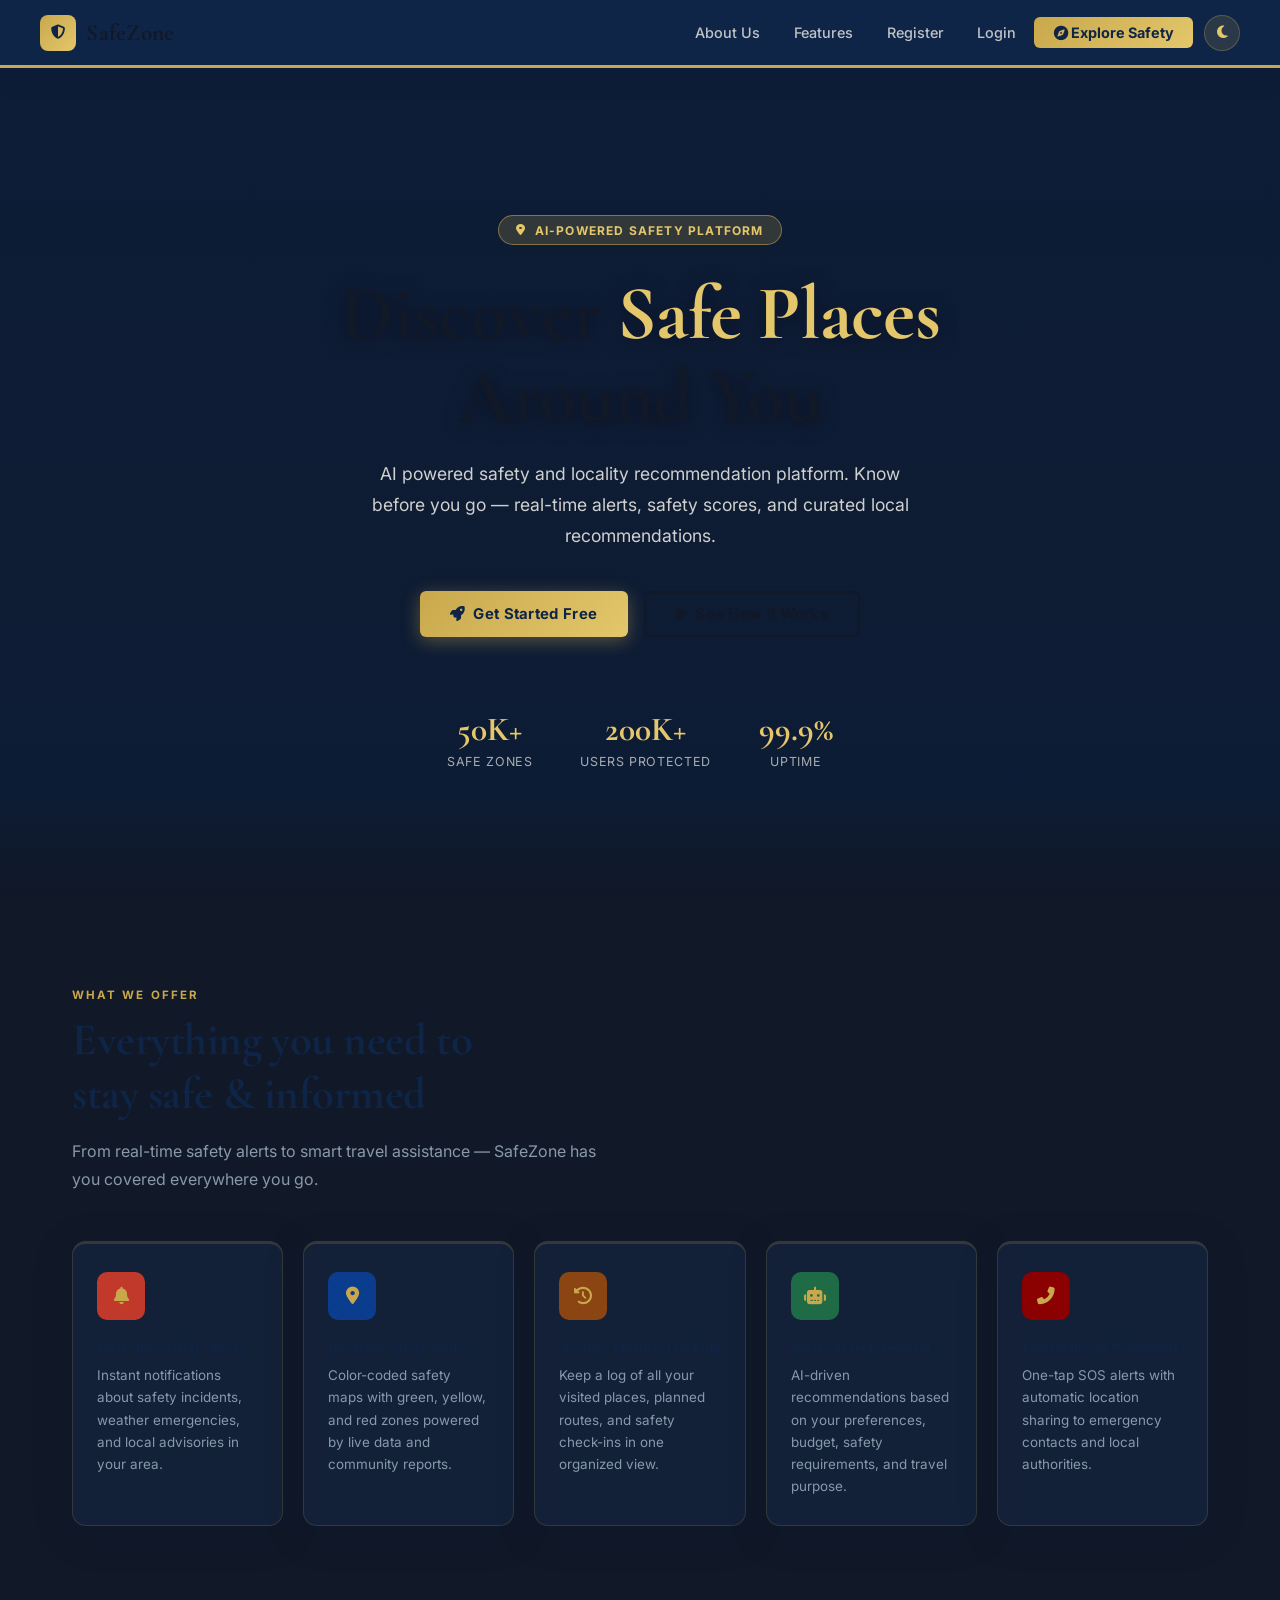
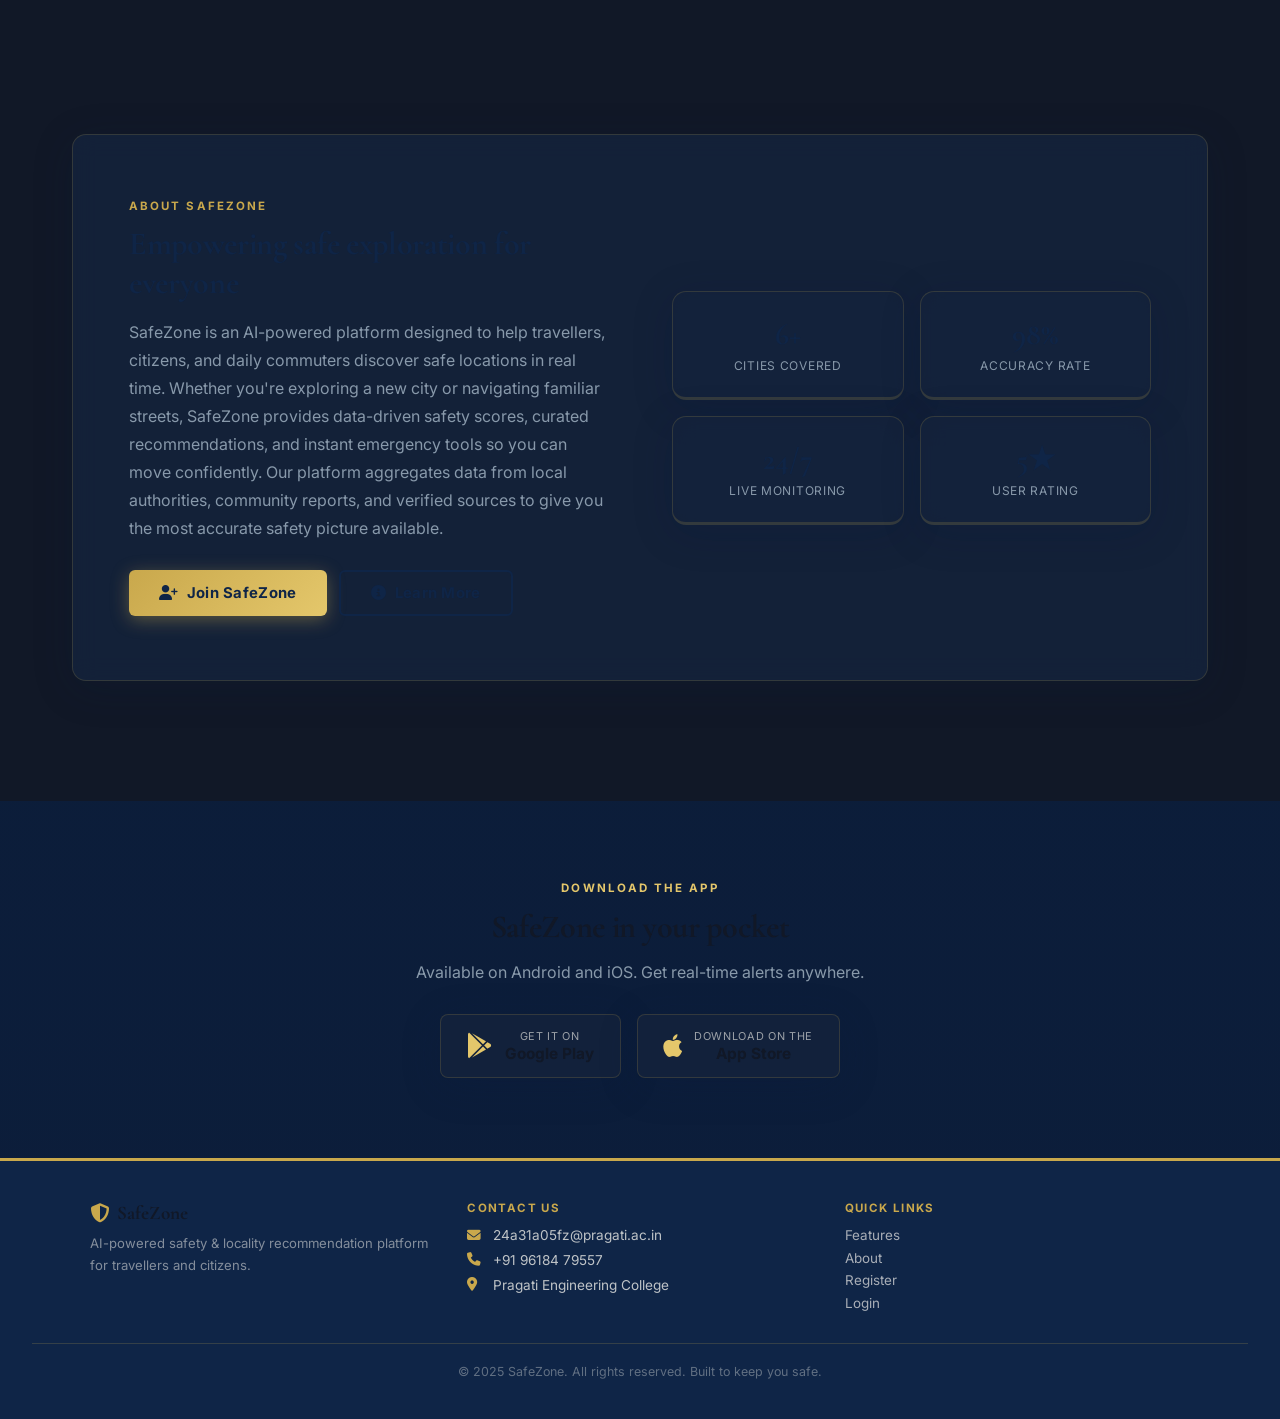
==== commit 40fb4f51: "Refactored project structure: removed html folder, kept index.html in root, organized folders and ad" ====
--- a/index.html
+++ b/index.html
@@ -13,52 +13,574 @@
   <link rel="stylesheet" href="https://cdnjs.cloudflare.com/ajax/libs/font-awesome/6.5.0/css/all.min.css">
   <!-- Styles -->
   <link rel="stylesheet" href="css/style.css">
-  <!-- SPA Router (loads before body) -->
-  <script src="navigation.js"></script>
+  <!-- SPA Router -->
+  <script src="js/navigation.js" defer></script>
+  <!-- Main App Logic -->
+  <script src="js/main.js" defer></script>
 </head>
 
 <body>
   <div class="bg-wrap"></div>
 
-  <!-- App Shell — partials injected here by loader -->
-  <div id="app-shell"></div>
-
-  <!-- Main App Logic -->
-  <script src="js/main.js"></script>
-
-  <!-- Partial Loader: fetch & inject all HTML sections -->
-  <script>
-    (function loadPartials() {
-      const partials = [
-        'html/navbar.html',
-        'html/landing.html',
-        'html/register.html',
-        'html/login.html',
-        'html/dashboard.html',
-        'html/modals.html',
-      ];
-
-      const shell = document.getElementById('app-shell');
-
-      Promise.all(
-        partials.map(src =>
-          fetch(src)
-            .then(r => {
-              if (!r.ok) throw new Error('Failed to load: ' + src);
-              return r.text();
-            })
-        )
-      ).then(htmlParts => {
-        shell.innerHTML = htmlParts.join('\n');
-        // Trigger app init after all partials are in the DOM
-        if (typeof initApp === 'function') initApp();
-      }).catch(err => {
-        console.error('Partial load error:', err);
-        // Fallback: show error message in shell
-        shell.innerHTML = '<div style="padding:2rem;text-align:center;color:red">Error loading app sections. Please use a local server (Live Server / Netlify).</div>';
-      });
-    })();
-  </script>
+  <!-- ═══ NAVBAR ═══ -->
+  <nav class="navbar" id="mainNavbar">
+    <a class="nav-logo" onclick="showPage('landing')">
+      <div class="nav-logo-icon"><i class="fas fa-shield-halved"></i></div>
+      SafeZone
+    </a>
+    <div class="nav-links" id="navLinks">
+      <button class="nav-link" onclick="goToSection('about')">About Us</button>
+      <button class="nav-link" onclick="goToSection('features')">Features</button>
+      <button class="nav-link" onclick="showPage('register')">Register</button>
+      <button class="nav-link" onclick="showPage('login')">Login</button>
+      <button class="nav-link primary" onclick="showPage('register')"><i class="fas fa-compass"></i> Explore Safety</button>
+      <button class="theme-toggle" onclick="toggleTheme()" title="Toggle theme"><i class="fas fa-moon" id="themeIcon"></i></button>
+    </div>
+    <button class="nav-hamburger" onclick="toggleMobileMenu()"><i class="fas fa-bars"></i></button>
+  </nav>
+
+  <!-- ═══ LANDING PAGE ═══ -->
+  <div class="page active" id="page-landing">
+
+    <!-- HERO -->
+    <section class="hero" id="hero">
+      <div class="floating-orb orb1"></div>
+      <div class="floating-orb orb2"></div>
+      <span class="hero-badge"><i class="fas fa-location-dot"></i> AI-Powered Safety Platform</span>
+      <h1>Discover <span class="grad-text">Safe Places</span><br>Around You</h1>
+      <p>AI powered safety and locality recommendation platform. Know before you go — real-time alerts, safety scores,
+        and curated local recommendations.</p>
+      <div class="hero-actions">
+        <button class="btn btn-primary" onclick="showPage('register')"><i class="fas fa-rocket"></i> Get Started Free</button>
+        <button class="btn btn-outline-light" onclick="scrollToSection('features')"><i class="fas fa-play"></i> See How It Works</button>
+      </div>
+      <div class="hero-stats">
+        <div class="hero-stat">
+          <div class="hero-stat-num">50K+</div>
+          <div class="hero-stat-lbl">Safe Zones</div>
+        </div>
+        <div class="hero-stat">
+          <div class="hero-stat-num">200K+</div>
+          <div class="hero-stat-lbl">Users Protected</div>
+        </div>
+        <div class="hero-stat">
+          <div class="hero-stat-num">99.9%</div>
+          <div class="hero-stat-lbl">Uptime</div>
+        </div>
+      </div>
+    </section>
+
+    <!-- FEATURES -->
+    <section id="features" style="padding:0 2rem 2rem">
+      <div class="section">
+        <div class="reveal">
+          <div class="section-label">What We Offer</div>
+          <div class="section-title">Everything you need to<br>stay safe &amp; informed</div>
+          <div class="section-sub">From real-time safety alerts to smart travel assistance — SafeZone has you covered everywhere you go.</div>
+        </div>
+        <div class="features-grid">
+          <div class="glass feature-card reveal">
+            <div class="feat-icon" style="background:#c0392b"><i class="fas fa-bell"></i></div>
+            <h3>Real-time Safety Alerts</h3>
+            <p>Instant notifications about safety incidents, weather emergencies, and local advisories in your area.</p>
+          </div>
+          <div class="glass feature-card reveal" style="transition-delay:0.1s">
+            <div class="feat-icon" style="background:#0b3d8f"><i class="fas fa-location-dot"></i></div>
+            <h3>Location Safety Zones</h3>
+            <p>Color-coded safety maps with green, yellow, and red zones powered by live data and community reports.</p>
+          </div>
+          <div class="glass feature-card reveal" style="transition-delay:0.2s">
+            <div class="feat-icon" style="background:#8b4513"><i class="fas fa-clock-rotate-left"></i></div>
+            <h3>Activity History Tracking</h3>
+            <p>Keep a log of all your visited places, planned routes, and safety check-ins in one organized view.</p>
+          </div>
+          <div class="glass feature-card reveal" style="transition-delay:0.3s">
+            <div class="feat-icon" style="background:#1e6b45"><i class="fas fa-robot"></i></div>
+            <h3>Smart Travel Assistant</h3>
+            <p>AI-driven recommendations based on your preferences, budget, safety requirements, and travel purpose.</p>
+          </div>
+          <div class="glass feature-card reveal" style="transition-delay:0.4s">
+            <div class="feat-icon" style="background:#8b0000"><i class="fas fa-phone-flip"></i></div>
+            <h3>Emergency SOS Support</h3>
+            <p>One-tap SOS alerts with automatic location sharing to emergency contacts and local authorities.</p>
+          </div>
+        </div>
+      </div>
+    </section>
+
+    <!-- ABOUT -->
+    <section id="about" style="padding:0 2rem 2rem">
+      <div class="section">
+        <div class="glass about-inner reveal">
+          <div>
+            <div class="section-label">About SafeZone</div>
+            <div class="section-title" style="font-size:2rem">Empowering safe exploration for everyone</div>
+            <p style="color:var(--text-muted);line-height:1.75;margin-top:1rem">SafeZone is an AI-powered platform
+              designed to help travellers, citizens, and daily commuters discover safe locations in real time. Whether
+              you're exploring a new city or navigating familiar streets, SafeZone provides data-driven safety scores,
+              curated recommendations, and instant emergency tools so you can move confidently. Our platform aggregates
+              data from local authorities, community reports, and verified sources to give you the most accurate safety
+              picture available.</p>
+            <div style="display:flex;gap:0.75rem;margin-top:1.75rem;flex-wrap:wrap">
+              <button class="btn btn-primary" onclick="showPage('register')"><i class="fas fa-user-plus"></i> Join SafeZone</button>
+              <button class="btn btn-outline" onclick="scrollToSection('features')"><i class="fas fa-info-circle"></i> Learn More</button>
+            </div>
+          </div>
+          <div class="about-visual">
+            <div class="glass about-stat-card"><div class="n">6+</div><div class="l">Cities Covered</div></div>
+            <div class="glass about-stat-card"><div class="n">98%</div><div class="l">Accuracy Rate</div></div>
+            <div class="glass about-stat-card"><div class="n">24/7</div><div class="l">Live Monitoring</div></div>
+            <div class="glass about-stat-card"><div class="n">5★</div><div class="l">User Rating</div></div>
+          </div>
+        </div>
+      </div>
+    </section>
+
+    <!-- MOBILE APP -->
+    <section class="app-section">
+      <div class="reveal">
+        <div class="section-label" style="text-align:center">Download the App</div>
+        <div class="section-title" style="text-align:center;font-size:2rem">SafeZone in your pocket</div>
+        <p style="color:var(--text-muted);text-align:center;margin-top:0.5rem">Available on Android and iOS. Get real-time alerts anywhere.</p>
+      </div>
+      <div class="app-btns">
+        <a class="app-btn glass" href="#" onclick="showToast('Coming soon on Google Play!','info')">
+          <i class="fab fa-google-play"></i>
+          <div class="app-btn-text"><span>Get it on</span><strong>Google Play</strong></div>
+        </a>
+        <a class="app-btn glass" href="#" onclick="showToast('Coming soon on App Store!','info')">
+          <i class="fab fa-apple"></i>
+          <div class="app-btn-text"><span>Download on the</span><strong>App Store</strong></div>
+        </a>
+      </div>
+    </section>
+
+    <!-- FOOTER -->
+    <footer style="background:var(--navy);padding:2.5rem 2rem;border-top:3px solid var(--gold)">
+      <div style="max-width:1100px;margin:0 auto;display:grid;grid-template-columns:repeat(auto-fit,minmax(220px,1fr));gap:2rem;align-items:start">
+        <div>
+          <div style="font-family:'Cormorant Garamond',serif;font-size:1.2rem;font-weight:800;color:var(--ivory);margin-bottom:0.5rem;display:flex;align-items:center;gap:0.5rem">
+            <i class="fas fa-shield-halved" style="color:var(--gold)"></i> SafeZone
+          </div>
+          <div style="font-size:0.82rem;color:rgba(250,248,242,0.5);line-height:1.65">AI-powered safety &amp; locality recommendation platform for travellers and citizens.</div>
+        </div>
+        <div>
+          <div style="font-size:0.72rem;letter-spacing:0.12em;text-transform:uppercase;color:var(--gold);font-weight:700;margin-bottom:0.75rem">Contact Us</div>
+          <div style="display:flex;flex-direction:column;gap:0.55rem">
+            <a href="mailto:24a31a05fz@pragati.ac.in" style="display:flex;align-items:center;gap:0.6rem;color:rgba(250,248,242,0.75);text-decoration:none;font-size:0.85rem" onmouseover="this.style.color='var(--gold-light)'" onmouseout="this.style.color='rgba(250,248,242,0.75)'">
+              <i class="fas fa-envelope" style="color:var(--gold);width:16px"></i> 24a31a05fz@pragati.ac.in
+            </a>
+            <a href="tel:9618479557" style="display:flex;align-items:center;gap:0.6rem;color:rgba(250,248,242,0.75);text-decoration:none;font-size:0.85rem" onmouseover="this.style.color='var(--gold-light)'" onmouseout="this.style.color='rgba(250,248,242,0.75)'">
+              <i class="fas fa-phone" style="color:var(--gold);width:16px"></i> +91 96184 79557
+            </a>
+            <div style="display:flex;align-items:center;gap:0.6rem;color:rgba(250,248,242,0.75);font-size:0.85rem">
+              <i class="fas fa-map-marker-alt" style="color:var(--gold);width:16px"></i> Pragati Engineering College
+            </div>
+          </div>
+        </div>
+        <div>
+          <div style="font-size:0.72rem;letter-spacing:0.12em;text-transform:uppercase;color:var(--gold);font-weight:700;margin-bottom:0.75rem">Quick Links</div>
+          <div style="display:flex;flex-direction:column;gap:0.4rem">
+            <a onclick="scrollToSection('features')" style="color:rgba(250,248,242,0.65);font-size:0.84rem;cursor:pointer;text-decoration:none" onmouseover="this.style.color='var(--gold-light)'" onmouseout="this.style.color='rgba(250,248,242,0.65)'">Features</a>
+            <a onclick="scrollToSection('about')" style="color:rgba(250,248,242,0.65);font-size:0.84rem;cursor:pointer;text-decoration:none" onmouseover="this.style.color='var(--gold-light)'" onmouseout="this.style.color='rgba(250,248,242,0.65)'">About</a>
+            <a onclick="showPage('register')" style="color:rgba(250,248,242,0.65);font-size:0.84rem;cursor:pointer;text-decoration:none" onmouseover="this.style.color='var(--gold-light)'" onmouseout="this.style.color='rgba(250,248,242,0.65)'">Register</a>
+            <a onclick="showPage('login')" style="color:rgba(250,248,242,0.65);font-size:0.84rem;cursor:pointer;text-decoration:none" onmouseover="this.style.color='var(--gold-light)'" onmouseout="this.style.color='rgba(250,248,242,0.65)'">Login</a>
+          </div>
+        </div>
+      </div>
+      <div style="text-align:center;margin-top:2rem;padding-top:1.25rem;border-top:1px solid rgba(201,168,76,0.2);color:rgba(250,248,242,0.35);font-size:0.78rem">
+        © 2025 SafeZone. All rights reserved. Built to keep you safe.
+      </div>
+    </footer>
+
+  </div><!-- /#page-landing -->
+
+  <!-- ═══ REGISTER PAGE ═══ -->
+  <div class="page" id="page-register">
+    <div class="auth-page">
+      <div class="glass auth-card">
+        <div class="auth-logo-top" style="justify-content:flex-start;margin-bottom:1.25rem;color:var(--navy)">
+          <div class="icon" style="background:linear-gradient(135deg,var(--navy),var(--navy-light));color:var(--gold)">
+            <i class="fas fa-shield-halved"></i>
+          </div>
+          <span style="font-size:1.3rem;color:var(--navy)">SafeZone</span>
+        </div>
+        <div class="auth-title">Create Account</div>
+        <div class="auth-sub">Join SafeZone and start exploring safely today.</div>
+        <form id="registerForm" onsubmit="handleRegister(event)">
+          <div class="form-row-2">
+            <div class="form-group">
+              <label class="form-label">Full Name *</label>
+              <div class="input-icon"><i class="fas fa-user"></i><input type="text" id="reg-name" class="form-input" placeholder="John Doe"></div>
+              <div class="error-msg" id="err-name">Please enter your full name.</div>
+            </div>
+            <div class="form-group">
+              <label class="form-label">Phone Number *</label>
+              <div class="input-icon"><i class="fas fa-phone"></i><input type="tel" id="reg-phone" class="form-input" placeholder="+91 9876543210"></div>
+              <div class="error-msg" id="err-phone">Enter a valid phone number.</div>
+            </div>
+          </div>
+          <div class="form-group">
+            <label class="form-label">Email Address *</label>
+            <div class="input-icon"><i class="fas fa-envelope"></i><input type="email" id="reg-email" class="form-input" placeholder="you@example.com"></div>
+            <div class="error-msg" id="err-email">Please enter a valid email.</div>
+          </div>
+          <div class="form-group">
+            <label class="form-label">City *</label>
+            <div class="input-icon"><i class="fas fa-city"></i>
+              <select id="reg-city" class="form-input form-select">
+                <option value="">Select your city...</option>
+                <option>Rajahmundry</option>
+                <option>Kakinada</option>
+                <option>Hyderabad</option>
+                <option>Bangalore</option>
+                <option>Delhi</option>
+                <option>Mumbai</option>
+              </select>
+            </div>
+            <div class="error-msg" id="err-city">Please select your city.</div>
+          </div>
+          <div class="form-row-2">
+            <div class="form-group">
+              <label class="form-label">Password *</label>
+              <div class="input-icon" style="position:relative">
+                <i class="fas fa-lock"></i>
+                <input type="password" id="reg-password" class="form-input" placeholder="Min 6 characters">
+                <button type="button" class="pass-toggle" onclick="togglePass('reg-password',this)"><i class="fas fa-eye"></i></button>
+              </div>
+              <div class="error-msg" id="err-password">Password must be at least 6 chars.</div>
+            </div>
+            <div class="form-group">
+              <label class="form-label">Confirm Password *</label>
+              <div class="input-icon" style="position:relative">
+                <i class="fas fa-lock"></i>
+                <input type="password" id="reg-confirm" class="form-input" placeholder="Repeat password">
+                <button type="button" class="pass-toggle" onclick="togglePass('reg-confirm',this)"><i class="fas fa-eye"></i></button>
+              </div>
+              <div class="error-msg" id="err-confirm">Passwords do not match.</div>
+            </div>
+          </div>
+          <button type="submit" class="btn btn-primary" style="width:100%;justify-content:center;margin-top:0.5rem"><i class="fas fa-user-plus"></i> Create Account</button>
+        </form>
+        <div class="auth-footer">Already have an account? <a onclick="showPage('login')">Sign in</a></div>
+        <div style="text-align:center;margin-top:0.75rem">
+          <a onclick="showPage('landing')" style="font-size:0.82rem;color:var(--text-muted);cursor:pointer;display:inline-flex;align-items:center;gap:0.35rem;text-decoration:none">
+            <i class="fas fa-arrow-left" style="font-size:0.75rem"></i> Back to Home
+          </a>
+        </div>
+      </div>
+    </div>
+  </div>
+
+  <!-- ═══ LOGIN PAGE ═══ -->
+  <div class="page" id="page-login">
+    <div class="auth-page">
+      <div class="glass auth-card">
+        <div class="auth-logo-top" style="justify-content:flex-start;margin-bottom:1.25rem;color:var(--navy)">
+          <div class="icon" style="background:linear-gradient(135deg,var(--navy),var(--navy-light));color:var(--gold)">
+            <i class="fas fa-shield-halved"></i>
+          </div>
+          <span style="font-size:1.3rem;color:var(--navy)">SafeZone</span>
+        </div>
+        <div class="auth-title">Welcome Back</div>
+        <div class="auth-sub">Sign in to your SafeZone account.</div>
+        <form id="loginForm" onsubmit="handleLogin(event)">
+          <div class="form-group">
+            <label class="form-label">Email Address *</label>
+            <div class="input-icon"><i class="fas fa-envelope"></i><input type="email" id="log-email" class="form-input" placeholder="you@example.com"></div>
+            <div class="error-msg" id="err-log-email">Please enter a valid email address.</div>
+          </div>
+          <div class="form-group">
+            <label class="form-label">Password *</label>
+            <div class="input-icon" style="position:relative">
+              <i class="fas fa-lock"></i>
+              <input type="password" id="log-password" class="form-input" placeholder="Your password">
+              <button type="button" class="pass-toggle" onclick="togglePass('log-password',this)"><i class="fas fa-eye"></i></button>
+            </div>
+            <div class="error-msg" id="err-log-password">Please enter your password.</div>
+          </div>
+          <div class="error-msg" id="err-log-general" style="margin-bottom:0.75rem">Invalid email or password.</div>
+          <button type="submit" class="btn btn-primary" style="width:100%;justify-content:center"><i class="fas fa-sign-in-alt"></i> Sign In</button>
+        </form>
+        <div class="auth-footer">Don't have an account? <a onclick="showPage('register')">Sign up free</a></div>
+        <div style="text-align:center;margin-top:0.75rem">
+          <a onclick="showPage('landing')" style="font-size:0.82rem;color:var(--text-muted);cursor:pointer;display:inline-flex;align-items:center;gap:0.35rem;text-decoration:none">
+            <i class="fas fa-arrow-left" style="font-size:0.75rem"></i> Back to Home
+          </a>
+        </div>
+      </div>
+    </div>
+  </div>
+
+  <!-- ═══ DASHBOARD PAGE ═══ -->
+  <div class="page" id="page-dashboard">
+
+    <!-- SIDEBAR -->
+    <aside class="sidebar" id="sidebar">
+      <a class="sidebar-logo" href="javascript:void(0)" onclick="showPage('landing')">
+        <div class="sidebar-logo-icon"><i class="fas fa-shield-halved"></i></div>
+        SafeZone
+      </a>
+      <ul class="sidebar-nav">
+        <li class="sidebar-section">Main</li>
+        <li><a class="active" onclick="switchDash('overview')" id="nav-overview"><i class="fas fa-gauge-high"></i> Dashboard</a></li>
+        <li><a onclick="switchDash('locality')" id="nav-locality"><i class="fas fa-map-location-dot"></i> Locality Rec.</a></li>
+        <li class="sidebar-section">Account</li>
+        <li><a onclick="switchDash('profile')" id="nav-profile"><i class="fas fa-user-circle"></i> Profile</a></li>
+        <li><button onclick="handleLogout()"><i class="fas fa-right-from-bracket"></i> Logout</button></li>
+      </ul>
+      <div class="sidebar-bottom">
+        <div class="user-chip">
+          <div class="user-avatar" id="sidebarAvatar">J</div>
+          <div>
+            <div class="user-name" id="sidebarName">John</div>
+            <div class="user-role">Explorer</div>
+          </div>
+          <button class="dash-theme-toggle" onclick="toggleTheme()"><i class="fas fa-moon" id="dashThemeIcon"></i></button>
+        </div>
+      </div>
+    </aside>
+
+    <main class="dash-main">
+      <!-- DASHBOARD BANNER -->
+      <div class="dash-banner" id="dashBanner">
+        <div>
+          <div class="dash-banner-title" id="dashGreeting">Good morning 👋</div>
+          <div class="dash-banner-sub" id="dashBannerSub">Here's your safety summary for today</div>
+        </div>
+        <div class="dash-banner-right">
+          <div class="notif-btn"><i class="fas fa-bell"></i><span class="notif-dot"></span></div>
+        </div>
+      </div>
+
+      <div class="dash-content">
+
+        <!-- OVERVIEW SECTION -->
+        <div class="dash-section active" id="section-overview">
+          <!-- Top Cards -->
+          <div class="top-cards" id="topCards">
+            <div class="glass top-card skeleton" style="height:110px"></div>
+            <div class="glass top-card skeleton" style="height:110px"></div>
+            <div class="glass top-card skeleton" style="height:110px"></div>
+            <div class="glass top-card skeleton" style="height:110px"></div>
+          </div>
+
+          <!-- 2-col layout -->
+          <div style="display:grid;grid-template-columns:1fr 1fr;gap:1.25rem;margin-bottom:1.5rem">
+            <!-- Emergency -->
+            <div class="emergency-section glass">
+              <div style="font-size:0.88rem;font-weight:700;margin-bottom:1rem;display:flex;align-items:center;gap:0.5rem;color:var(--navy)">
+                <i class="fas fa-triangle-exclamation" style="color:var(--crimson-lt)"></i> Emergency
+              </div>
+              <button class="sos-btn" onclick="triggerSOS()"><i class="fas fa-phone-flip"></i> SOS EMERGENCY</button>
+              <div class="emergency-contacts" id="emergencyContacts"></div>
+            </div>
+
+            <!-- Assistant -->
+            <div>
+              <div style="font-size:0.88rem;font-weight:700;margin-bottom:0.75rem;display:flex;align-items:center;gap:0.5rem;color:var(--navy)">
+                <i class="fas fa-headset" style="color:var(--gold)"></i> Quick Assistant
+              </div>
+              <div class="assistant-grid" id="assistantGrid"></div>
+            </div>
+          </div>
+
+          <!-- Activity -->
+          <div class="activity-grid" id="activityGrid"></div>
+        </div>
+
+        <!-- LOCALITY RECOMMENDATION SECTION -->
+        <div class="dash-section" id="section-locality">
+          <div style="display:flex;align-items:center;justify-content:space-between;margin-bottom:1.5rem;padding-bottom:1rem;border-bottom:2px solid var(--gold-pale)">
+            <div>
+              <div style="font-family:'Cormorant Garamond',serif;font-size:1.4rem;font-weight:800;color:var(--navy)">Locality Recommendation</div>
+              <div style="color:var(--text-muted);font-size:0.85rem;margin-top:0.2rem" id="stepSubtitle">Find safe places near you</div>
+            </div>
+            <button class="btn btn-outline" onclick="resetRec()" id="recResetBtn" style="display:none"><i class="fas fa-rotate-left"></i> Start Over</button>
+          </div>
+
+          <!-- Step Indicator -->
+          <div class="step-indicator" id="stepIndicator">
+            <div class="step-dot active" id="sdot1">1</div>
+            <div class="step-line" id="sline1"></div>
+            <div class="step-dot" id="sdot2">2</div>
+            <div class="step-line" id="sline2"></div>
+            <div class="step-dot" id="sdot3">3</div>
+            <div class="step-line" id="sline3"></div>
+            <div class="step-dot" id="sdot4"><i class="fas fa-check" style="font-size:0.65rem"></i></div>
+          </div>
+
+          <!-- Step 1: City -->
+          <div class="rec-steps active" id="step1">
+            <div style="text-align:center;margin-bottom:0.5rem">
+              <div class="section-label">Step 1</div>
+              <div style="font-family:'Cormorant Garamond',serif;font-size:1.4rem;font-weight:800">Select a City</div>
+            </div>
+            <div class="city-grid" id="cityGrid"></div>
+            <div class="step-actions"><button class="btn btn-primary" onclick="goStep(2)" id="cityNextBtn" disabled><i class="fas fa-arrow-right"></i> Continue</button></div>
+          </div>
+
+          <!-- Step 2: Category -->
+          <div class="rec-steps" id="step2">
+            <div style="text-align:center;margin-bottom:0.5rem">
+              <div class="section-label">Step 2</div>
+              <div style="font-family:'Cormorant Garamond',serif;font-size:1.4rem;font-weight:800">Choose a Category</div>
+            </div>
+            <div class="cat-grid" id="catGrid"></div>
+            <div class="step-actions">
+              <button class="btn btn-outline" onclick="goStep(1)"><i class="fas fa-arrow-left"></i> Back</button>
+              <button class="btn btn-primary" onclick="goStep(3)" id="catNextBtn" disabled><i class="fas fa-arrow-right"></i> Continue</button>
+            </div>
+          </div>
+
+          <!-- Step 3: Preferences -->
+          <div class="rec-steps" id="step3">
+            <div style="text-align:center;margin-bottom:1rem">
+              <div class="section-label">Step 3</div>
+              <div style="font-family:'Cormorant Garamond',serif;font-size:1.4rem;font-weight:800">Set Your Preferences</div>
+            </div>
+            <div class="pref-form" id="prefFormInner">
+              <div class="form-group">
+                <label class="form-label">Budget Range — <span id="budgetVal">₹500</span></label>
+                <div class="range-wrap">
+                  <input type="range" min="100" max="5000" step="100" value="500" id="budgetRange" oninput="document.getElementById('budgetVal').textContent='₹'+this.value">
+                  <div class="range-labels"><span>₹100</span><span>₹5000</span></div>
+                </div>
+              </div>
+              <div class="form-group">
+                <label class="form-label">Safety Level</label>
+                <div class="safety-select">
+                  <div class="safe-btn" data-level="low" onclick="setSafety('low',this)">⚠️ Low</div>
+                  <div class="safe-btn" data-level="medium" onclick="setSafety('medium',this)">🟡 Medium</div>
+                  <div class="safe-btn active" data-level="high" onclick="setSafety('high',this)">✅ High</div>
+                </div>
+              </div>
+              <div class="form-group">
+                <label class="form-label">Minimum Rating</label>
+                <div class="rating-select" id="ratingSelect">
+                  <div class="rating-btn" onclick="setRatingPref(1,this)">⭐ 1+</div>
+                  <div class="rating-btn" onclick="setRatingPref(2,this)">⭐ 2+</div>
+                  <div class="rating-btn active" onclick="setRatingPref(3,this)">⭐ 3+</div>
+                  <div class="rating-btn" onclick="setRatingPref(4,this)">⭐ 4+</div>
+                  <div class="rating-btn" onclick="setRatingPref(5,this)">⭐ 5</div>
+                </div>
+              </div>
+              <div class="form-group">
+                <label class="form-label">Ambience</label>
+                <select class="form-select" id="ambienceSelect">
+                  <option value="any">Any</option>
+                  <option value="family">👨‍👩‍👧 Family</option>
+                  <option value="friends">👫 Friends</option>
+                  <option value="business">💼 Business</option>
+                  <option value="travel">✈️ Travel</option>
+                </select>
+              </div>
+              <div class="form-group">
+                <label class="form-label">Purpose of Visit</label>
+                <input type="text" class="form-input" id="purposeInput" placeholder="e.g. sightseeing, medical, dining...">
+              </div>
+            </div>
+            <div class="step-actions">
+              <button class="btn btn-outline" onclick="goStep(2)"><i class="fas fa-arrow-left"></i> Back</button>
+              <button class="btn btn-primary" onclick="goStep(4)"><i class="fas fa-wand-magic-sparkles"></i> Find Places</button>
+            </div>
+          </div>
+
+          <!-- Step 4: Results -->
+          <div class="rec-steps" id="step4">
+            <div class="ai-suggestion" id="aiSuggestion"></div>
+            <div class="results-header">
+              <div><span id="resultsTitle" style="font-family:'Cormorant Garamond',serif;font-size:1.1rem;font-weight:800"></span></div>
+              <div style="display:flex;gap:0.5rem;align-items:center">
+                <span style="font-size:0.8rem;color:var(--text-muted)">Sort:</span>
+                <select class="form-select" style="padding:0.4rem 0.6rem;width:auto" onchange="sortResults(this.value)">
+                  <option value="default">Featured</option>
+                  <option value="rating">Highest Rated</option>
+                  <option value="distance">Nearest</option>
+                  <option value="safety">Safety Score</option>
+                </select>
+              </div>
+            </div>
+            <div class="results-grid" id="resultsGrid"></div>
+            <div class="step-actions" style="margin-top:2rem">
+              <button class="btn btn-outline" onclick="goStep(3)"><i class="fas fa-arrow-left"></i> Adjust Preferences</button>
+            </div>
+          </div>
+        </div>
+
+        <!-- PROFILE SECTION -->
+        <div class="dash-section" id="section-profile">
+          <div style="margin-bottom:1.5rem;padding-bottom:1rem;border-bottom:2px solid var(--gold-pale)">
+            <div style="font-family:'Cormorant Garamond',serif;font-size:1.4rem;font-weight:800;color:var(--navy)">My Profile</div>
+            <div style="color:var(--text-muted);font-size:0.85rem;margin-top:0.2rem">Manage your account details</div>
+          </div>
+          <div class="glass profile-card">
+            <div class="profile-top">
+              <div class="profile-avatar-lg" id="profileAvatar">J</div>
+              <div>
+                <div class="profile-name" id="profileName">—</div>
+                <div class="profile-email" id="profileEmail">—</div>
+                <div class="profile-badge"><i class="fas fa-shield-check"></i> Verified Explorer</div>
+              </div>
+            </div>
+            <div class="profile-fields" id="profileFields"></div>
+          </div>
+          <div class="glass" style="padding:1.5rem;margin-top:1.25rem">
+            <div style="font-size:0.9rem;font-weight:700;margin-bottom:1rem;display:flex;align-items:center;gap:0.5rem">
+              <i class="fas fa-heart" style="color:var(--danger)"></i> Saved Places
+            </div>
+            <div id="savedPlacesList" style="display:flex;flex-direction:column;gap:0.5rem"></div>
+          </div>
+        </div>
+
+      </div><!-- /.dash-content -->
+    </main>
+  </div><!-- /#page-dashboard -->
+
+  <!-- ═══ MODALS & UTILITIES ═══ -->
+
+  <!-- SOS MODAL -->
+  <div class="modal-overlay" id="sosModal">
+    <div class="modal-box">
+      <div class="modal-title" style="color:var(--danger)"><i class="fas fa-triangle-exclamation"></i> SOS Alert Sent!</div>
+      <div class="modal-body">Your SOS emergency alert has been dispatched to your emergency contacts and local
+        authorities. Help is on the way. Stay calm and stay in a safe location. Your current location has been shared.</div>
+      <div class="modal-actions">
+        <button class="btn btn-danger" onclick="closeModal('sosModal')">OK, I'm Safe Now</button>
+      </div>
+    </div>
+  </div>
+
+  <!-- HELPLINES MODAL -->
+  <div class="modal-overlay" id="helplinesModal" onclick="closeModal('helplinesModal')">
+    <div class="modal-box" style="max-width:580px;max-height:80vh;overflow-y:auto" onclick="event.stopPropagation()">
+      <div style="display:flex;align-items:center;justify-content:space-between;margin-bottom:1.25rem">
+        <div class="modal-title" style="color:var(--navy);display:flex;align-items:center;gap:0.6rem">
+          <i class="fas fa-phone-volume" style="color:var(--forest-lt)"></i> Emergency Helplines
+        </div>
+        <button onclick="closeModal('helplinesModal')" style="background:none;border:none;font-size:1.2rem;cursor:pointer;color:var(--text-muted)">✕</button>
+      </div>
+      <div id="helplinesGrid" style="display:grid;grid-template-columns:1fr 1fr;gap:0.6rem"></div>
+    </div>
+  </div>
+
+  <!-- LANGUAGE MODAL -->
+  <div class="modal-overlay" id="languageModal" onclick="closeModal('languageModal')">
+    <div class="modal-box" style="max-width:640px;max-height:82vh;overflow-y:auto" onclick="event.stopPropagation()">
+      <div style="display:flex;align-items:center;justify-content:space-between;margin-bottom:1.25rem">
+        <div class="modal-title" style="color:var(--navy);display:flex;align-items:center;gap:0.6rem">
+          <i class="fas fa-language" style="color:var(--navy-light)"></i> Select Language
+        </div>
+        <button onclick="closeModal('languageModal')" style="background:none;border:none;font-size:1.2rem;cursor:pointer;color:var(--text-muted)">✕</button>
+      </div>
+      <div style="margin-bottom:1rem;color:var(--text-muted);font-size:0.84rem">Choose your preferred language. The website interface will update accordingly.</div>
+      <div id="languageGrid" style="display:grid;grid-template-columns:repeat(3,1fr);gap:0.6rem"></div>
+    </div>
+  </div>
+
+  <!-- TOAST CONTAINER -->
+  <div class="toast-container" id="toastContainer"></div>
+
 </body>
 
 </html>
